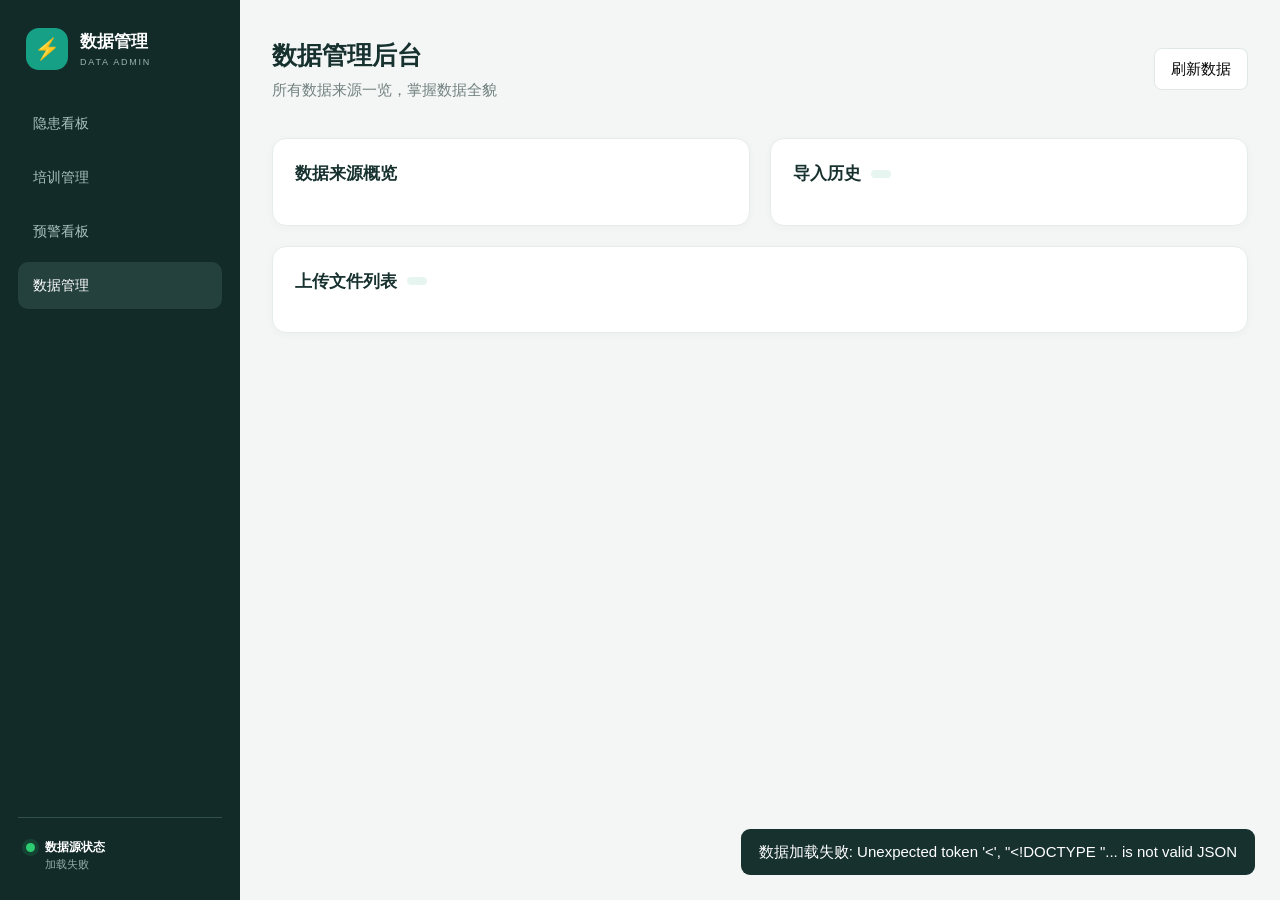
==== public/admin/index.html @ 5e9ffdd0 "数据管理后台新增原始文件下载功能 Co-Authored-By: Claude Opus 4.7 <noreply@anthropic.com>" ====
<!DOCTYPE html>
<html lang="zh-CN">
<head>
<meta charset="UTF-8">
<meta name="viewport" content="width=device-width, initial-scale=1.0">
<title>数据管理后台</title>
<style>
:root {
  --nav: #122b29; --green: #087b68; --mint: #e7f5f0; --ink: #17312f;
  --muted: #72817f; --line: #dfe8e5; --bg: #f3f6f5; --red: #c84d4d; --orange: #e6a23c;
}
* { box-sizing: border-box; }
body { margin: 0; font: 15px/1.5 Inter, "Microsoft YaHei", sans-serif; color: var(--ink); background: var(--bg); }
aside {
  position: fixed; inset: 0 auto 0 0; width: 240px; background: var(--nav);
  color: white; padding: 28px 18px; display: flex; flex-direction: column;
}
.brand { display: flex; gap: 12px; align-items: center; padding: 0 8px 30px; }
.brand > span { display: grid; place-items: center; width: 42px; height: 42px; border-radius: 13px; background: #16a085; font-size: 21px; font-weight: bold; }
.brand b, .brand small { display: block; }
.brand b { font-size: 17px; }
.brand small { font-size: 9px; letter-spacing: 1.8px; color: #9bb5b1; margin-top: 2px; }
nav { display: grid; gap: 7px; }
nav a {
  border: 0; background: transparent; color: #a9c0bd; text-decoration: none;
  padding: 13px 15px; border-radius: 10px; cursor: pointer; font-size: 14px; display: block;
}
nav a:hover, nav a.active { background: #24413e; color: #fff; }
.side-foot { margin-top: auto; border-top: 1px solid #31504c; padding: 20px 8px 0; display: flex; gap: 10px; }
.side-foot i { width: 9px; height: 9px; border-radius: 50%; background: #2ecc71; margin-top: 5px; box-shadow: 0 0 0 4px #2ecc7125; }
.side-foot b, .side-foot small { display: block; }
.side-foot b { font-size: 12px; }
.side-foot small { font-size: 11px; color: #8fa9a5; }
main { margin-left: 240px; padding: 28px 32px 40px; }
header { height: 82px; display: flex; align-items: center; justify-content: space-between; margin-bottom: 8px; }
h1 { font-size: 25px; margin: 0; }
.cards { display: grid; grid-template-columns: repeat(4, 1fr); gap: 14px; margin-bottom: 20px; }
.cards article {
  background: white; border: 1px solid #e6ecea; border-radius: 14px;
  padding: 20px; box-shadow: 0 2px 9px #17312f08;
}
.cards small { display: block; color: var(--muted); font-size: 13px; }
.cards strong { display: inline-block; font-size: 34px; margin: 6px 8px 2px 0; }
.cards em { font-style: normal; font-size: 13px; color: var(--muted); }
.grid2 { display: grid; grid-template-columns: 1fr 1fr; gap: 20px; }
.panel {
  background: #fff; border: 1px solid #e6ecea; border-radius: 14px;
  padding: 22px; box-shadow: 0 2px 9px #17312f08; margin-bottom: 20px;
}
.panel h2 { font-size: 17px; margin: 0 0 16px; display: flex; align-items: center; gap: 10px; }
.badge { font-size: 12px; padding: 4px 10px; border-radius: 99px; font-weight: normal; }
.badge-ok { background: var(--mint); color: var(--green); }
.badge-warn { background: #fef0e5; color: var(--orange); }
table { width: 100%; border-collapse: collapse; }
th { font-size: 13px; color: #657875; background: #f7f9f8; text-align: left; padding: 10px 12px; border-bottom: 1px solid var(--line); }
td { padding: 10px 12px; border-bottom: 1px solid #edf1f0; font-size: 14px; }
.source-card {
  display: flex; align-items: flex-start; gap: 14px;
  padding: 16px; background: #f9fbfa; border-radius: 10px; margin-bottom: 12px;
}
.source-card:last-child { margin-bottom: 0; }
.source-icon { width: 42px; height: 42px; border-radius: 10px; display: grid; place-items: center; font-size: 20px; flex-shrink: 0; }
.source-icon.db { background: #e8f4fd; color: #409eff; }
.source-icon.excel { background: #e7f5f0; color: var(--green); }
.source-icon.json { background: #fef0e5; color: var(--orange); }
.source-body { flex: 1; min-width: 0; }
.source-body h3 { margin: 0 0 4px; font-size: 15px; }
.source-body p { margin: 0; color: var(--muted); font-size: 13px; line-height: 1.6; }
.source-meta { display: flex; gap: 16px; flex-wrap: wrap; margin-top: 6px; font-size: 12px; color: var(--muted); }
.source-meta span { display: flex; align-items: center; gap: 4px; }
.file-list { max-height: 360px; overflow-y: auto; }
.file-row { display: flex; justify-content: space-between; align-items: center; padding: 8px 0; border-bottom: 1px solid #f0f3f2; font-size: 13px; }
.file-row:last-child { border-bottom: 0; }
.dl-btn {
  color: var(--green); text-decoration: none; font-size: 18px; padding: 2px 6px;
  border-radius: 6px; line-height: 1; flex-shrink: 0; margin-left: 8px;
}
.dl-btn:hover { background: var(--mint); }
.file-name { color: var(--ink); font-weight: 500; overflow: hidden; text-overflow: ellipsis; white-space: nowrap; max-width: 320px; }
.file-size { color: var(--muted); font-size: 12px; }
.file-time { color: var(--muted); font-size: 12px; white-space: nowrap; }
.empty { text-align: center; color: var(--muted); padding: 24px 0; }
.tag-row { display: flex; gap: 6px; flex-wrap: wrap; }
.tag { font-size: 12px; padding: 3px 10px; border-radius: 6px; background: #edf2f1; }
.unit-tag { background: #e8f4fd; color: #409eff; }
#toast { position: fixed; right: 25px; bottom: 25px; background: #17312f; color: white; padding: 12px 18px; border-radius: 9px; opacity: 0; transform: translateY(10px); transition: .2s; pointer-events: none; z-index: 999; }
#toast.show { opacity: 1; transform: none; }
.loading { text-align: center; padding: 40px; color: var(--muted); }
</style>
</head>
<body>

<aside>
  <div class="brand">
    <span>&#9889;</span>
    <div><b>数据管理</b><small>DATA ADMIN</small></div>
  </div>
  <nav>
    <a href="/">隐患看板</a>
    <a href="/training">培训管理</a>
    <a href="/alert">预警看板</a>
    <a href="/admin" class="active">数据管理</a>
  </nav>
  <div class="side-foot">
    <i></i>
    <div><b>数据源状态</b><small id="status-text">加载中...</small></div>
  </div>
</aside>

<main>
  <header>
    <div>
      <h1>数据管理后台</h1>
      <p style="color:var(--muted);margin:4px 0 0;">所有数据来源一览，掌握数据全貌</p>
    </div>
    <div>
      <button onclick="location.reload()" style="font:inherit;border:1px solid var(--line);background:white;border-radius:8px;padding:9px 16px;cursor:pointer;">刷新数据</button>
    </div>
  </header>

  <section class="cards" id="cards"></section>

  <div class="grid2">
    <section class="panel">
      <h2>数据来源概览</h2>
      <div id="sources"></div>
    </section>

    <section class="panel">
      <h2>导入历史 <span class="badge badge-ok" id="import-total"></span></h2>
      <div id="imports"></div>
    </section>
  </div>

  <section class="panel">
    <h2>上传文件列表 <span class="badge badge-ok" id="upload-count"></span></h2>
    <div class="file-list" id="upload-list"></div>
  </section>
</main>

<div id="toast"></div>

<script>
const $ = (s) => document.querySelector(s);
const S = (s) => document.querySelectorAll(s);

function toast(msg) {
  const el = $('#toast');
  el.textContent = msg;
  el.classList.add('show');
  setTimeout(() => el.classList.remove('show'), 2200);
}

function fmt(n) {
  if (n == null) return '—';
  return Number(n).toLocaleString();
}

function fmtSize(bytes) {
  if (!bytes) return '—';
  if (bytes < 1024) return bytes + ' B';
  if (bytes < 1024 * 1024) return (bytes / 1024).toFixed(1) + ' KB';
  return (bytes / 1024 / 1024).toFixed(2) + ' MB';
}

function fmtDate(d) {
  if (!d) return '—';
  return d.replace('T', ' ').slice(0, 16);
}

async function load() {
  try {
    const res = await fetch('/api/admin/summary');
    const data = await res.json();
    render(data);
    $('#status-text').textContent = '已连接';
  } catch (e) {
    $('#status-text').textContent = '加载失败';
    toast('数据加载失败: ' + e.message);
  }
}

function render(data) {
  // --- cards ---
  const hz = data.hazards || {};
  const uploads = data.uploads || {};
  const people = data.people || {};
  const alert = data.alert || {};
  const training = data.training || {};

  $('#cards').innerHTML = [
    { label: '隐患记录总数', value: fmt(hz.total), sub: `${hz.min_date || '—'} ~ ${hz.max_date || '—'}`, color: '' },
    { label: '检查单位', value: (hz.by_unit || []).length, sub: (hz.by_unit || []).map(u => u.unit).join('、'), color: '' },
    { label: '活跃人员', value: fmt(people.total_active), sub: (people.by_category || []).map(c => c.category + ' ' + c.count).join('  '), color: '' },
    { label: '上传文件', value: uploads.count || 0, sub: '共 ' + (data.import_count || 0) + ' 次导入', color: '' },
  ].map(c => `<article><small>${c.label}</small><strong>${c.value}</strong><em>${c.sub}</em></article>`).join('');

  // --- sources ---
  const sources = [
    {
      icon: 'db', title: '隐患录入数据库 (SQLite)',
      desc: `SQLite · ${fmt(hz.total)} 条记录 · ${(hz.by_unit || []).length} 个检查单位`,
      meta: [
        `时间范围: ${hz.min_date || '—'} ~ ${hz.max_date || '—'}`,
        `隐患级别: ${(hz.by_level || []).map(l => l.level + '级 ' + l.count + '条').join(', ')}`,
      ],
    },
    {
      icon: 'excel', title: '安全管理总台账',
      desc: (alert.source && alert.source.exists)
        ? `文件: ${alert.source.name} · ${fmtSize(alert.source.size)} · 更新于 ${fmtDate(alert.source.modified)}`
        : '未找到台账文件',
      meta: [(alert.source && alert.source.exists) ? alert.label : '请通过预警看板上传'],
    },
    {
      icon: 'excel', title: '培训安排表',
      desc: (training.schedule && training.schedule.exists)
        ? `文件: ${training.schedule.name} · ${fmtSize(training.schedule.size)}`
        : '未找到培训安排文件',
      meta: [
        (training.schedule && training.schedule.exists) ? `修改时间: ${fmtDate(training.schedule.modified)}` : '',
        training.overrides_count ? `手动覆盖: ${training.overrides_count} 项` : '',
      ].filter(Boolean),
    },
    {
      icon: 'excel', title: '人员数据',
      desc: `${fmt(people.total_active)} 名活跃人员`,
      meta: (people.by_category || []).map(c => `${c.category}: ${c.count} 人`),
    },
    {
      icon: 'json', title: '培训资料库',
      desc: (training.materials && training.materials.exists)
        ? `文件: ${training.materials.name} · ${fmtSize(training.materials.size)}`
        : '暂无培训资料',
      meta: [(training.materials && training.materials.exists) ? `修改时间: ${fmtDate(training.materials.modified)}` : ''],
    },
  ];

  $('#sources').innerHTML = sources.map(s => `
    <div class="source-card">
      <div class="source-icon ${s.icon}">${s.icon === 'db' ? '&#128451;' : s.icon === 'excel' ? '&#128196;' : '&#12304;'}</div>
      <div class="source-body">
        <h3>${s.title}</h3>
        <p>${s.desc}</p>
        <div class="source-meta">${(s.meta || []).map(m => m ? `<span>${m}</span>` : '').join('')}</div>
      </div>
    </div>
  `).join('');

  // --- import history ---
  $('#import-total').textContent = '共 ' + (data.import_count || 0) + ' 次';
  const importDiv = $('#imports');
  if (!data.import_count) {
    importDiv.innerHTML = '<div class="empty">暂无导入记录</div>';
  } else {
    loadImports();
  }

  // --- uploads ---
  $('#upload-count').textContent = '共 ' + (uploads.count || 0) + ' 个文件';
  const ulDiv = $('#upload-list');
  if (!uploads.files || uploads.files.length === 0) {
    ulDiv.innerHTML = '<div class="empty">暂无上传文件</div>';
  } else {
    ulDiv.innerHTML = uploads.files.map(f => `
      <div class="file-row" title="${f.path}">
        <span class="file-name">${f.name}</span>
        <span class="file-size">${fmtSize(f.size)}</span>
        <span class="file-time">${fmtDate(f.modified)}</span>
        <a href="/api/admin/download?file=${encodeURIComponent(f.name)}" class="dl-btn" title="下载">&#8615;</a>
      </div>
    `).join('');
  }
}

async function loadImports() {
  try {
    const res = await fetch('/api/admin/imports');
    const rows = await res.json();
    if (!rows.length) {
      $('#imports').innerHTML = '<div class="empty">暂无导入记录</div>';
      return;
    }
    $('#imports').innerHTML = `
      <table><thead><tr>
        <th>文件名</th><th>导入时间</th><th>记录数</th><th>数据范围</th>
      </tr></thead><tbody>
      ${rows.map(r => `<tr>
        <td title="${r.filename}">${r.filename}</td>
        <td>${fmtDate(r.imported_at)}</td>
        <td>${fmt(r.row_count)}</td>
        <td>${r.min_date || '—'} ~ ${r.max_date || '—'}</td>
      </tr>`).join('')}
      </tbody></table>`;
  } catch (e) {
    $('#imports').innerHTML = '<div class="empty">导入记录加载失败</div>';
  }
}

load();
</script>
</body>
</html>
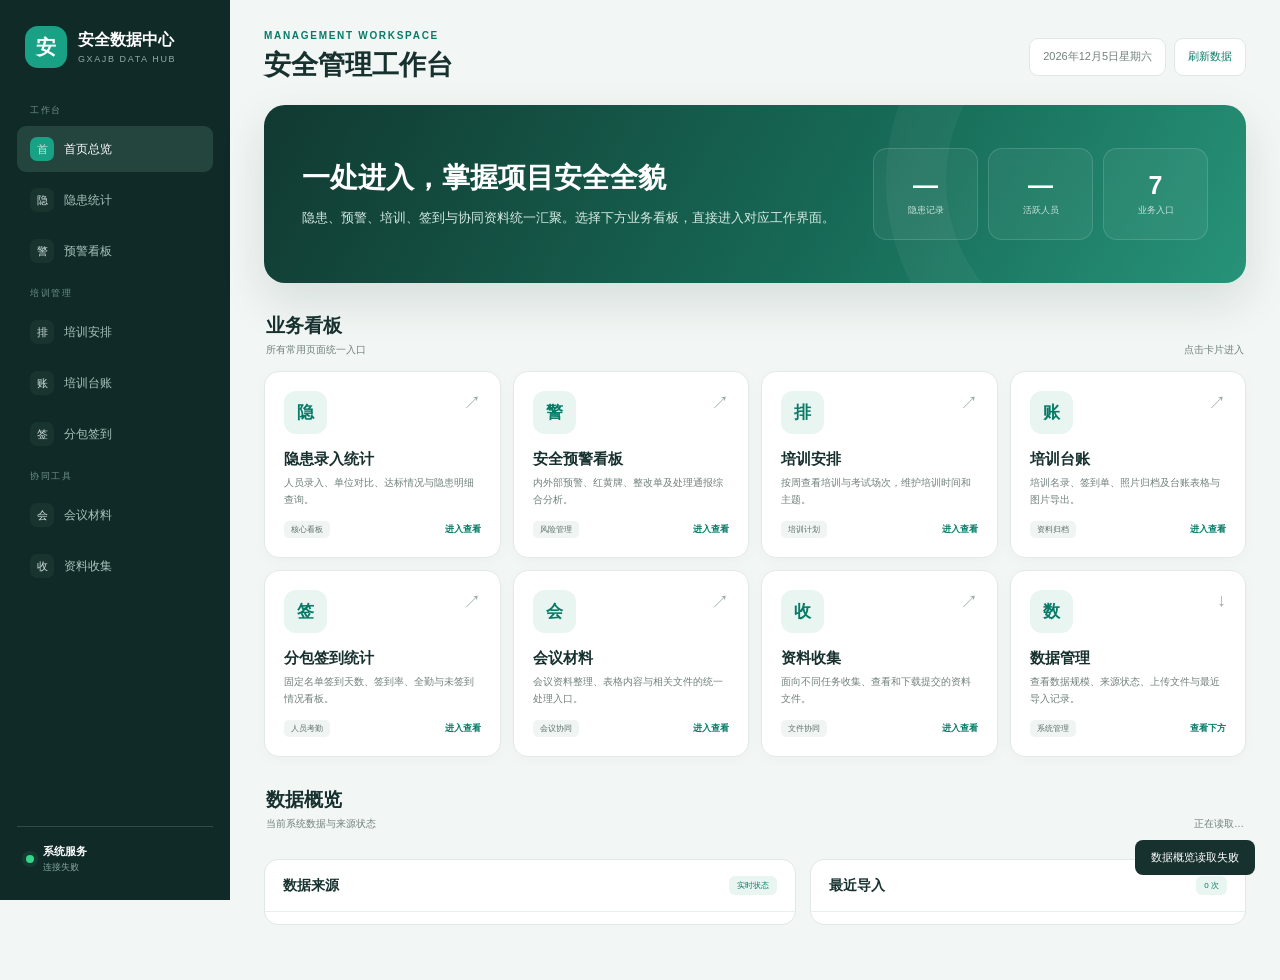
==== commit 88b8ba19: "完善固定看板与统一管理首页" ====
--- a/public/admin/index.html
+++ b/public/admin/index.html
@@ -1,303 +1,126 @@
-<!DOCTYPE html>
+<!doctype html>
 <html lang="zh-CN">
 <head>
-<meta charset="UTF-8">
-<meta name="viewport" content="width=device-width, initial-scale=1.0">
-<title>数据管理后台</title>
+<meta charset="utf-8">
+<meta name="viewport" content="width=device-width,initial-scale=1">
+<title>安全管理数据中心</title>
 <style>
-:root {
-  --nav: #122b29; --green: #087b68; --mint: #e7f5f0; --ink: #17312f;
-  --muted: #72817f; --line: #dfe8e5; --bg: #f3f6f5; --red: #c84d4d; --orange: #e6a23c;
-}
-* { box-sizing: border-box; }
-body { margin: 0; font: 15px/1.5 Inter, "Microsoft YaHei", sans-serif; color: var(--ink); background: var(--bg); }
-aside {
-  position: fixed; inset: 0 auto 0 0; width: 240px; background: var(--nav);
-  color: white; padding: 28px 18px; display: flex; flex-direction: column;
-}
-.brand { display: flex; gap: 12px; align-items: center; padding: 0 8px 30px; }
-.brand > span { display: grid; place-items: center; width: 42px; height: 42px; border-radius: 13px; background: #16a085; font-size: 21px; font-weight: bold; }
-.brand b, .brand small { display: block; }
-.brand b { font-size: 17px; }
-.brand small { font-size: 9px; letter-spacing: 1.8px; color: #9bb5b1; margin-top: 2px; }
-nav { display: grid; gap: 7px; }
-nav a {
-  border: 0; background: transparent; color: #a9c0bd; text-decoration: none;
-  padding: 13px 15px; border-radius: 10px; cursor: pointer; font-size: 14px; display: block;
-}
-nav a:hover, nav a.active { background: #24413e; color: #fff; }
-.side-foot { margin-top: auto; border-top: 1px solid #31504c; padding: 20px 8px 0; display: flex; gap: 10px; }
-.side-foot i { width: 9px; height: 9px; border-radius: 50%; background: #2ecc71; margin-top: 5px; box-shadow: 0 0 0 4px #2ecc7125; }
-.side-foot b, .side-foot small { display: block; }
-.side-foot b { font-size: 12px; }
-.side-foot small { font-size: 11px; color: #8fa9a5; }
-main { margin-left: 240px; padding: 28px 32px 40px; }
-header { height: 82px; display: flex; align-items: center; justify-content: space-between; margin-bottom: 8px; }
-h1 { font-size: 25px; margin: 0; }
-.cards { display: grid; grid-template-columns: repeat(4, 1fr); gap: 14px; margin-bottom: 20px; }
-.cards article {
-  background: white; border: 1px solid #e6ecea; border-radius: 14px;
-  padding: 20px; box-shadow: 0 2px 9px #17312f08;
-}
-.cards small { display: block; color: var(--muted); font-size: 13px; }
-.cards strong { display: inline-block; font-size: 34px; margin: 6px 8px 2px 0; }
-.cards em { font-style: normal; font-size: 13px; color: var(--muted); }
-.grid2 { display: grid; grid-template-columns: 1fr 1fr; gap: 20px; }
-.panel {
-  background: #fff; border: 1px solid #e6ecea; border-radius: 14px;
-  padding: 22px; box-shadow: 0 2px 9px #17312f08; margin-bottom: 20px;
-}
-.panel h2 { font-size: 17px; margin: 0 0 16px; display: flex; align-items: center; gap: 10px; }
-.badge { font-size: 12px; padding: 4px 10px; border-radius: 99px; font-weight: normal; }
-.badge-ok { background: var(--mint); color: var(--green); }
-.badge-warn { background: #fef0e5; color: var(--orange); }
-table { width: 100%; border-collapse: collapse; }
-th { font-size: 13px; color: #657875; background: #f7f9f8; text-align: left; padding: 10px 12px; border-bottom: 1px solid var(--line); }
-td { padding: 10px 12px; border-bottom: 1px solid #edf1f0; font-size: 14px; }
-.source-card {
-  display: flex; align-items: flex-start; gap: 14px;
-  padding: 16px; background: #f9fbfa; border-radius: 10px; margin-bottom: 12px;
-}
-.source-card:last-child { margin-bottom: 0; }
-.source-icon { width: 42px; height: 42px; border-radius: 10px; display: grid; place-items: center; font-size: 20px; flex-shrink: 0; }
-.source-icon.db { background: #e8f4fd; color: #409eff; }
-.source-icon.excel { background: #e7f5f0; color: var(--green); }
-.source-icon.json { background: #fef0e5; color: var(--orange); }
-.source-body { flex: 1; min-width: 0; }
-.source-body h3 { margin: 0 0 4px; font-size: 15px; }
-.source-body p { margin: 0; color: var(--muted); font-size: 13px; line-height: 1.6; }
-.source-meta { display: flex; gap: 16px; flex-wrap: wrap; margin-top: 6px; font-size: 12px; color: var(--muted); }
-.source-meta span { display: flex; align-items: center; gap: 4px; }
-.file-list { max-height: 360px; overflow-y: auto; }
-.file-row { display: flex; justify-content: space-between; align-items: center; padding: 8px 0; border-bottom: 1px solid #f0f3f2; font-size: 13px; }
-.file-row:last-child { border-bottom: 0; }
-.dl-btn {
-  color: var(--green); text-decoration: none; font-size: 18px; padding: 2px 6px;
-  border-radius: 6px; line-height: 1; flex-shrink: 0; margin-left: 8px;
-}
-.dl-btn:hover { background: var(--mint); }
-.file-name { color: var(--ink); font-weight: 500; overflow: hidden; text-overflow: ellipsis; white-space: nowrap; max-width: 320px; }
-.file-size { color: var(--muted); font-size: 12px; }
-.file-time { color: var(--muted); font-size: 12px; white-space: nowrap; }
-.empty { text-align: center; color: var(--muted); padding: 24px 0; }
-.tag-row { display: flex; gap: 6px; flex-wrap: wrap; }
-.tag { font-size: 12px; padding: 3px 10px; border-radius: 6px; background: #edf2f1; }
-.unit-tag { background: #e8f4fd; color: #409eff; }
-#toast { position: fixed; right: 25px; bottom: 25px; background: #17312f; color: white; padding: 12px 18px; border-radius: 9px; opacity: 0; transform: translateY(10px); transition: .2s; pointer-events: none; z-index: 999; }
-#toast.show { opacity: 1; transform: none; }
-.loading { text-align: center; padding: 40px; color: var(--muted); }
+:root{--nav:#102b27;--green:#087b68;--green2:#18a184;--mint:#e8f5f0;--ink:#17312f;--muted:#71817d;--line:#dfe8e5;--bg:#f2f6f4;--blue:#3979b8;--amber:#c58222}
+*{box-sizing:border-box}body{margin:0;background:var(--bg);color:var(--ink);font-family:Inter,"Microsoft YaHei","PingFang SC",sans-serif}
+.shell{min-height:100vh;display:grid;grid-template-columns:230px 1fr}
+aside{position:sticky;top:0;height:100vh;display:flex;flex-direction:column;padding:26px 17px;background:var(--nav);color:#fff}
+.brand{display:flex;align-items:center;gap:11px;padding:0 8px 28px}.brand-mark{width:42px;height:42px;display:grid;place-items:center;border-radius:13px;background:var(--green2);font-weight:900;font-size:20px}.brand b,.brand small{display:block}.brand b{font-size:16px}.brand small{margin-top:3px;color:#90aca6;font-size:9px;letter-spacing:1.6px}
+nav{display:grid;gap:5px}.nav-label{padding:8px 13px 4px;color:#6f918a;font-size:9px;letter-spacing:1.5px}.nav-link{display:flex;align-items:center;gap:10px;padding:11px 13px;border-radius:9px;color:#a9c1bc;text-decoration:none;font-size:12px}.nav-link span{width:24px;height:24px;display:grid;place-items:center;border-radius:7px;background:#ffffff0a;color:#d2e4e0;font-size:11px}.nav-link:hover,.nav-link.active{background:#24443e;color:#fff}.nav-link.active span{background:var(--green2)}
+.side-foot{margin-top:auto;padding:17px 9px 0;border-top:1px solid #2e4d47}.status{display:flex;align-items:center;gap:9px}.status i{width:8px;height:8px;border-radius:50%;background:#37d58b;box-shadow:0 0 0 4px #37d58b18}.status b,.status small{display:block}.status b{font-size:11px}.status small{margin-top:2px;color:#83a39d;font-size:9px}
+main{min-width:0;padding:30px 34px 55px}.top{display:flex;align-items:center;justify-content:space-between;margin-bottom:22px}.top p{margin:0 0 6px;color:var(--green);font-size:10px;font-weight:800;letter-spacing:1.7px}.top h1{margin:0;font-size:27px}.top-actions{display:flex;align-items:center;gap:8px}.date-pill,.refresh{height:38px;display:flex;align-items:center;padding:0 13px;border:1px solid var(--line);border-radius:9px;background:#fff;color:var(--muted);font-size:11px}.refresh{color:var(--green);cursor:pointer}
+.hero{min-height:178px;display:flex;align-items:center;justify-content:space-between;gap:30px;padding:32px 38px;border-radius:21px;background:linear-gradient(120deg,#113931,#176b57 60%,#279378);color:#fff;box-shadow:0 18px 45px #173b3220;overflow:hidden;position:relative}.hero:after{content:"";position:absolute;width:330px;height:330px;border:60px solid #ffffff0b;border-radius:50%;right:-90px;top:-150px}.hero h2{margin:0 0 10px;font-size:28px}.hero p{max-width:630px;margin:0;color:#d6eae3;font-size:13px;line-height:1.7}.hero-metrics{display:flex;gap:10px;position:relative;z-index:1}.hero-metrics div{width:105px;height:92px;display:grid;place-content:center;text-align:center;border:1px solid #ffffff23;border-radius:14px;background:#ffffff0d}.hero-metrics strong,.hero-metrics span{display:block}.hero-metrics strong{font-size:25px}.hero-metrics span{margin-top:4px;color:#c9e3db;font-size:9px}
+.section-head{display:flex;align-items:end;justify-content:space-between;margin:30px 2px 14px}.section-head h2{margin:0 0 4px;font-size:19px}.section-head p{margin:0;color:var(--muted);font-size:10px}.section-head span{color:var(--muted);font-size:10px}
+.app-grid{display:grid;grid-template-columns:repeat(4,minmax(0,1fr));gap:12px}.app-card{min-height:176px;display:flex;flex-direction:column;padding:19px;border:1px solid #e2eae7;border-radius:15px;background:#fff;color:var(--ink);text-decoration:none;box-shadow:0 3px 14px #17312f07;transition:.18s}.app-card:hover{transform:translateY(-3px);border-color:#a7cfc2;box-shadow:0 12px 28px #17312f12}.app-top{display:flex;align-items:start;justify-content:space-between}.app-icon{width:43px;height:43px;display:grid;place-items:center;border-radius:12px;background:var(--mint);color:var(--green);font-size:17px;font-weight:900}.app-arrow{color:#9aaca6;font-size:18px}.app-card h3{margin:16px 0 6px;font-size:15px}.app-card p{margin:0;color:var(--muted);font-size:10px;line-height:1.65}.app-meta{display:flex;align-items:center;justify-content:space-between;margin-top:auto;padding-top:13px}.app-meta span{padding:3px 7px;border-radius:5px;background:#f0f4f2;color:#5f716b;font-size:8px}.app-meta b{color:var(--green);font-size:9px}
+.overview{display:grid;grid-template-columns:repeat(4,1fr);gap:11px;margin-bottom:14px}.overview article{padding:17px 18px;border:1px solid var(--line);border-radius:13px;background:#fff}.overview small{display:block;color:var(--muted);font-size:10px}.overview strong{display:block;margin:6px 0 3px;font-size:25px}.overview em{display:block;overflow:hidden;text-overflow:ellipsis;white-space:nowrap;color:#8a9894;font-size:9px;font-style:normal}
+.data-grid{display:grid;grid-template-columns:1.1fr .9fr;gap:14px}.panel{overflow:hidden;border:1px solid var(--line);border-radius:14px;background:#fff}.panel-head{display:flex;align-items:center;justify-content:space-between;padding:16px 18px;border-bottom:1px solid #e9efec}.panel-head h3{margin:0;font-size:14px}.badge{padding:4px 8px;border-radius:6px;background:var(--mint);color:var(--green);font-size:8px}.source-list{padding:6px 18px}.source-row{display:grid;grid-template-columns:34px 1fr auto;align-items:center;gap:10px;padding:11px 0;border-bottom:1px solid #edf2ef}.source-row:last-child{border:0}.source-row>span{width:32px;height:32px;display:grid;place-items:center;border-radius:8px;background:#eef5f2;color:var(--green);font-size:11px;font-weight:800}.source-row b,.source-row small{display:block}.source-row b{font-size:11px}.source-row small{margin-top:3px;color:var(--muted);font-size:9px}.source-row em{color:#7d8e88;font-size:9px;font-style:normal}
+.imports{max-height:300px;overflow:auto}.import-row{display:grid;grid-template-columns:1fr 110px 60px;gap:8px;padding:11px 18px;border-bottom:1px solid #edf2ef;font-size:9px}.import-row b{overflow:hidden;text-overflow:ellipsis;white-space:nowrap;font-size:10px}.import-row span{color:var(--muted)}.empty{padding:42px;text-align:center;color:var(--muted);font-size:10px}
+#toast{position:fixed;right:25px;bottom:25px;padding:10px 16px;border-radius:8px;background:#17312f;color:#fff;opacity:0;transform:translateY(10px);transition:.2s;font-size:11px;pointer-events:none}#toast.show{opacity:1;transform:none}
+@media(max-width:1100px){.app-grid{grid-template-columns:repeat(3,1fr)}.hero-metrics div:last-child{display:none}.overview{grid-template-columns:repeat(2,1fr)}}
+@media(max-width:760px){.shell{display:block}aside{position:relative;width:100%;height:auto;padding:15px}.brand{padding-bottom:12px}nav{display:flex;overflow:auto}.nav-label,.side-foot{display:none}.nav-link{white-space:nowrap}.nav-link span{display:none}main{padding:18px 13px 45px}.top{align-items:start}.date-pill{display:none}.hero{display:block;padding:27px}.hero h2{font-size:24px}.hero-metrics{margin-top:22px}.app-grid{grid-template-columns:repeat(2,1fr)}.app-card{min-height:165px}.data-grid{grid-template-columns:1fr}.overview{grid-template-columns:repeat(2,1fr)}}
 </style>
 </head>
 <body>
+<div class="shell">
+  <aside>
+    <div class="brand"><div class="brand-mark">安</div><div><b>安全数据中心</b><small>GXAJB DATA HUB</small></div></div>
+    <nav>
+      <div class="nav-label">工作台</div>
+      <a class="nav-link active" href="/admin"><span>首</span>首页总览</a>
+      <a class="nav-link" href="/"><span>隐</span>隐患统计</a>
+      <a class="nav-link" href="/alert"><span>警</span>预警看板</a>
+      <div class="nav-label">培训管理</div>
+      <a class="nav-link" href="/training"><span>排</span>培训安排</a>
+      <a class="nav-link" href="/training-ledger"><span>账</span>培训台账</a>
+      <a class="nav-link" href="/subcontractor-attendance"><span>签</span>分包签到</a>
+      <div class="nav-label">协同工具</div>
+      <a class="nav-link" href="/meeting"><span>会</span>会议材料</a>
+      <a class="nav-link" href="/collection"><span>收</span>资料收集</a>
+    </nav>
+    <div class="side-foot"><div class="status"><i></i><div><b>系统服务</b><small id="statusText">正在连接…</small></div></div></div>
+  </aside>
 
-<aside>
-  <div class="brand">
-    <span>&#9889;</span>
-    <div><b>数据管理</b><small>DATA ADMIN</small></div>
-  </div>
-  <nav>
-    <a href="/">隐患看板</a>
-    <a href="/training">培训管理</a>
-    <a href="/alert">预警看板</a>
-    <a href="/admin" class="active">数据管理</a>
-  </nav>
-  <div class="side-foot">
-    <i></i>
-    <div><b>数据源状态</b><small id="status-text">加载中...</small></div>
-  </div>
-</aside>
+  <main>
+    <header class="top">
+      <div><p>MANAGEMENT WORKSPACE</p><h1>安全管理工作台</h1></div>
+      <div class="top-actions"><div class="date-pill" id="today"></div><button class="refresh" onclick="loadDashboard()">刷新数据</button></div>
+    </header>
 
-<main>
-  <header>
-    <div>
-      <h1>数据管理后台</h1>
-      <p style="color:var(--muted);margin:4px 0 0;">所有数据来源一览，掌握数据全貌</p>
-    </div>
-    <div>
-      <button onclick="location.reload()" style="font:inherit;border:1px solid var(--line);background:white;border-radius:8px;padding:9px 16px;cursor:pointer;">刷新数据</button>
-    </div>
-  </header>
-
-  <section class="cards" id="cards"></section>
-
-  <div class="grid2">
-    <section class="panel">
-      <h2>数据来源概览</h2>
-      <div id="sources"></div>
+    <section class="hero">
+      <div><h2>一处进入，掌握项目安全全貌</h2><p>隐患、预警、培训、签到与协同资料统一汇聚。选择下方业务看板，直接进入对应工作界面。</p></div>
+      <div class="hero-metrics"><div><strong id="heroHazards">—</strong><span>隐患记录</span></div><div><strong id="heroPeople">—</strong><span>活跃人员</span></div><div><strong>7</strong><span>业务入口</span></div></div>
     </section>
 
-    <section class="panel">
-      <h2>导入历史 <span class="badge badge-ok" id="import-total"></span></h2>
-      <div id="imports"></div>
+    <div class="section-head"><div><h2>业务看板</h2><p>所有常用页面统一入口</p></div><span>点击卡片进入</span></div>
+    <section class="app-grid">
+      <a class="app-card" href="/"><div class="app-top"><span class="app-icon">隐</span><span class="app-arrow">↗</span></div><h3>隐患录入统计</h3><p>人员录入、单位对比、达标情况与隐患明细查询。</p><div class="app-meta"><span>核心看板</span><b>进入查看</b></div></a>
+      <a class="app-card" href="/alert"><div class="app-top"><span class="app-icon">警</span><span class="app-arrow">↗</span></div><h3>安全预警看板</h3><p>内外部预警、红黄牌、整改单及处理通报综合分析。</p><div class="app-meta"><span>风险管理</span><b>进入查看</b></div></a>
+      <a class="app-card" href="/training"><div class="app-top"><span class="app-icon">排</span><span class="app-arrow">↗</span></div><h3>培训安排</h3><p>按周查看培训与考试场次，维护培训时间和主题。</p><div class="app-meta"><span>培训计划</span><b>进入查看</b></div></a>
+      <a class="app-card" href="/training-ledger"><div class="app-top"><span class="app-icon">账</span><span class="app-arrow">↗</span></div><h3>培训台账</h3><p>培训名录、签到单、照片归档及台账表格与图片导出。</p><div class="app-meta"><span>资料归档</span><b>进入查看</b></div></a>
+      <a class="app-card" href="/subcontractor-attendance"><div class="app-top"><span class="app-icon">签</span><span class="app-arrow">↗</span></div><h3>分包签到统计</h3><p>固定名单签到天数、签到率、全勤与未签到情况看板。</p><div class="app-meta"><span>人员考勤</span><b>进入查看</b></div></a>
+      <a class="app-card" href="/meeting"><div class="app-top"><span class="app-icon">会</span><span class="app-arrow">↗</span></div><h3>会议材料</h3><p>会议资料整理、表格内容与相关文件的统一处理入口。</p><div class="app-meta"><span>会议协同</span><b>进入查看</b></div></a>
+      <a class="app-card" href="/collection"><div class="app-top"><span class="app-icon">收</span><span class="app-arrow">↗</span></div><h3>资料收集</h3><p>面向不同任务收集、查看和下载提交的资料文件。</p><div class="app-meta"><span>文件协同</span><b>进入查看</b></div></a>
+      <a class="app-card" href="#dataOverview"><div class="app-top"><span class="app-icon">数</span><span class="app-arrow">↓</span></div><h3>数据管理</h3><p>查看数据规模、来源状态、上传文件与最近导入记录。</p><div class="app-meta"><span>系统管理</span><b>查看下方</b></div></a>
     </section>
-  </div>
 
-  <section class="panel">
-    <h2>上传文件列表 <span class="badge badge-ok" id="upload-count"></span></h2>
-    <div class="file-list" id="upload-list"></div>
-  </section>
-</main>
-
+    <div class="section-head" id="dataOverview"><div><h2>数据概览</h2><p>当前系统数据与来源状态</p></div><span id="updatedAt">正在读取…</span></div>
+    <section class="overview" id="overviewCards"></section>
+    <section class="data-grid">
+      <article class="panel"><div class="panel-head"><h3>数据来源</h3><span class="badge">实时状态</span></div><div class="source-list" id="sourceList"></div></article>
+      <article class="panel"><div class="panel-head"><h3>最近导入</h3><span class="badge" id="importBadge">0 次</span></div><div class="imports" id="imports"></div></article>
+    </section>
+  </main>
+</div>
 <div id="toast"></div>
-
 <script>
-const $ = (s) => document.querySelector(s);
-const S = (s) => document.querySelectorAll(s);
-
-function toast(msg) {
-  const el = $('#toast');
-  el.textContent = msg;
-  el.classList.add('show');
-  setTimeout(() => el.classList.remove('show'), 2200);
+const $=id=>document.getElementById(id);
+const fmt=n=>n==null?'—':Number(n).toLocaleString();
+const fmtDate=value=>value?String(value).replace('T',' ').slice(0,16):'—';
+function toast(message){$('toast').textContent=message;$('toast').classList.add('show');setTimeout(()=>$('toast').classList.remove('show'),2300)}
+$('today').textContent=new Date().toLocaleDateString('zh-CN',{year:'numeric',month:'long',day:'numeric',weekday:'long'});
+async function loadDashboard(){
+  try{
+    const response=await fetch('/api/admin/summary');
+    if(!response.ok)throw new Error('数据概览读取失败');
+    const data=await response.json();
+    renderSummary(data);
+    $('statusText').textContent='服务正常';
+    $('updatedAt').textContent='更新于 '+new Date().toLocaleTimeString('zh-CN',{hour12:false,hour:'2-digit',minute:'2-digit'});
+  }catch(error){$('statusText').textContent='连接失败';toast(error.message)}
 }
-
-function fmt(n) {
-  if (n == null) return '—';
-  return Number(n).toLocaleString();
+function renderSummary(data){
+  const hazards=data.hazards||{},people=data.people||{},uploads=data.uploads||{},training=data.training||{},alert=data.alert||{};
+  $('heroHazards').textContent=fmt(hazards.total);
+  $('heroPeople').textContent=fmt(people.total_active);
+  const cards=[
+    ['隐患记录',fmt(hazards.total),`${hazards.min_date||'—'} 至 ${hazards.max_date||'—'}`],
+    ['活跃人员',fmt(people.total_active),(people.by_category||[]).map(x=>x.category+' '+x.count).join(' · ')||'暂无分类'],
+    ['检查单位',(hazards.by_unit||[]).length,(hazards.by_unit||[]).map(x=>x.unit).join('、')||'暂无数据'],
+    ['上传文件',fmt(uploads.count||0),`累计 ${data.import_count||0} 次数据导入`],
+  ];
+  $('overviewCards').innerHTML=cards.map(x=>`<article><small>${x[0]}</small><strong>${x[1]}</strong><em title="${x[2]}">${x[2]}</em></article>`).join('');
+  const sourceRows=[
+    ['隐','隐患数据库',`${fmt(hazards.total)} 条记录`,hazards.max_date||'—'],
+    ['警','安全预警台账',alert.source?.exists?alert.source.name:'未找到文件',alert.source?.exists?'已连接':'待更新'],
+    ['训','培训安排表',training.schedule?.exists?training.schedule.name:'未找到文件',training.schedule?.exists?'已连接':'待更新'],
+    ['人','人员名单',`${fmt(people.total_active)} 名活跃人员`,'已连接'],
+    ['档','培训资料库',training.materials?.exists?training.materials.name:'暂无资料',training.materials?.exists?'已连接':'待录入'],
+  ];
+  $('sourceList').innerHTML=sourceRows.map(x=>`<div class="source-row"><span>${x[0]}</span><div><b>${x[1]}</b><small>${x[2]}</small></div><em>${x[3]}</em></div>`).join('');
+  $('importBadge').textContent=(data.import_count||0)+' 次';
+  loadImports();
 }
-
-function fmtSize(bytes) {
-  if (!bytes) return '—';
-  if (bytes < 1024) return bytes + ' B';
-  if (bytes < 1024 * 1024) return (bytes / 1024).toFixed(1) + ' KB';
-  return (bytes / 1024 / 1024).toFixed(2) + ' MB';
+async function loadImports(){
+  try{
+    const response=await fetch('/api/admin/imports'),rows=await response.json();
+    $('imports').innerHTML=rows.length?rows.slice(0,12).map(row=>`<div class="import-row"><b title="${row.filename}">${row.filename}</b><span>${fmtDate(row.imported_at)}</span><span>${fmt(row.row_count)} 条</span></div>`).join(''):'<div class="empty">暂无导入记录</div>';
+  }catch{$('imports').innerHTML='<div class="empty">导入记录读取失败</div>'}
 }
-
-function fmtDate(d) {
-  if (!d) return '—';
-  return d.replace('T', ' ').slice(0, 16);
-}
-
-async function load() {
-  try {
-    const res = await fetch('/api/admin/summary');
-    const data = await res.json();
-    render(data);
-    $('#status-text').textContent = '已连接';
-  } catch (e) {
-    $('#status-text').textContent = '加载失败';
-    toast('数据加载失败: ' + e.message);
-  }
-}
-
-function render(data) {
-  // --- cards ---
-  const hz = data.hazards || {};
-  const uploads = data.uploads || {};
-  const people = data.people || {};
-  const alert = data.alert || {};
-  const training = data.training || {};
-
-  $('#cards').innerHTML = [
-    { label: '隐患记录总数', value: fmt(hz.total), sub: `${hz.min_date || '—'} ~ ${hz.max_date || '—'}`, color: '' },
-    { label: '检查单位', value: (hz.by_unit || []).length, sub: (hz.by_unit || []).map(u => u.unit).join('、'), color: '' },
-    { label: '活跃人员', value: fmt(people.total_active), sub: (people.by_category || []).map(c => c.category + ' ' + c.count).join('  '), color: '' },
-    { label: '上传文件', value: uploads.count || 0, sub: '共 ' + (data.import_count || 0) + ' 次导入', color: '' },
-  ].map(c => `<article><small>${c.label}</small><strong>${c.value}</strong><em>${c.sub}</em></article>`).join('');
-
-  // --- sources ---
-  const sources = [
-    {
-      icon: 'db', title: '隐患录入数据库 (SQLite)',
-      desc: `SQLite · ${fmt(hz.total)} 条记录 · ${(hz.by_unit || []).length} 个检查单位`,
-      meta: [
-        `时间范围: ${hz.min_date || '—'} ~ ${hz.max_date || '—'}`,
-        `隐患级别: ${(hz.by_level || []).map(l => l.level + '级 ' + l.count + '条').join(', ')}`,
-      ],
-    },
-    {
-      icon: 'excel', title: '安全管理总台账',
-      desc: (alert.source && alert.source.exists)
-        ? `文件: ${alert.source.name} · ${fmtSize(alert.source.size)} · 更新于 ${fmtDate(alert.source.modified)}`
-        : '未找到台账文件',
-      meta: [(alert.source && alert.source.exists) ? alert.label : '请通过预警看板上传'],
-    },
-    {
-      icon: 'excel', title: '培训安排表',
-      desc: (training.schedule && training.schedule.exists)
-        ? `文件: ${training.schedule.name} · ${fmtSize(training.schedule.size)}`
-        : '未找到培训安排文件',
-      meta: [
-        (training.schedule && training.schedule.exists) ? `修改时间: ${fmtDate(training.schedule.modified)}` : '',
-        training.overrides_count ? `手动覆盖: ${training.overrides_count} 项` : '',
-      ].filter(Boolean),
-    },
-    {
-      icon: 'excel', title: '人员数据',
-      desc: `${fmt(people.total_active)} 名活跃人员`,
-      meta: (people.by_category || []).map(c => `${c.category}: ${c.count} 人`),
-    },
-    {
-      icon: 'json', title: '培训资料库',
-      desc: (training.materials && training.materials.exists)
-        ? `文件: ${training.materials.name} · ${fmtSize(training.materials.size)}`
-        : '暂无培训资料',
-      meta: [(training.materials && training.materials.exists) ? `修改时间: ${fmtDate(training.materials.modified)}` : ''],
-    },
-  ];
-
-  $('#sources').innerHTML = sources.map(s => `
-    <div class="source-card">
-      <div class="source-icon ${s.icon}">${s.icon === 'db' ? '&#128451;' : s.icon === 'excel' ? '&#128196;' : '&#12304;'}</div>
-      <div class="source-body">
-        <h3>${s.title}</h3>
-        <p>${s.desc}</p>
-        <div class="source-meta">${(s.meta || []).map(m => m ? `<span>${m}</span>` : '').join('')}</div>
-      </div>
-    </div>
-  `).join('');
-
-  // --- import history ---
-  $('#import-total').textContent = '共 ' + (data.import_count || 0) + ' 次';
-  const importDiv = $('#imports');
-  if (!data.import_count) {
-    importDiv.innerHTML = '<div class="empty">暂无导入记录</div>';
-  } else {
-    loadImports();
-  }
-
-  // --- uploads ---
-  $('#upload-count').textContent = '共 ' + (uploads.count || 0) + ' 个文件';
-  const ulDiv = $('#upload-list');
-  if (!uploads.files || uploads.files.length === 0) {
-    ulDiv.innerHTML = '<div class="empty">暂无上传文件</div>';
-  } else {
-    ulDiv.innerHTML = uploads.files.map(f => `
-      <div class="file-row" title="${f.path}">
-        <span class="file-name">${f.name}</span>
-        <span class="file-size">${fmtSize(f.size)}</span>
-        <span class="file-time">${fmtDate(f.modified)}</span>
-        <a href="/api/admin/download?file=${encodeURIComponent(f.name)}" class="dl-btn" title="下载">&#8615;</a>
-      </div>
-    `).join('');
-  }
-}
-
-async function loadImports() {
-  try {
-    const res = await fetch('/api/admin/imports');
-    const rows = await res.json();
-    if (!rows.length) {
-      $('#imports').innerHTML = '<div class="empty">暂无导入记录</div>';
-      return;
-    }
-    $('#imports').innerHTML = `
-      <table><thead><tr>
-        <th>文件名</th><th>导入时间</th><th>记录数</th><th>数据范围</th>
-      </tr></thead><tbody>
-      ${rows.map(r => `<tr>
-        <td title="${r.filename}">${r.filename}</td>
-        <td>${fmtDate(r.imported_at)}</td>
-        <td>${fmt(r.row_count)}</td>
-        <td>${r.min_date || '—'} ~ ${r.max_date || '—'}</td>
-      </tr>`).join('')}
-      </tbody></table>`;
-  } catch (e) {
-    $('#imports').innerHTML = '<div class="empty">导入记录加载失败</div>';
-  }
-}
-
-load();
+loadDashboard();
 </script>
 </body>
 </html>
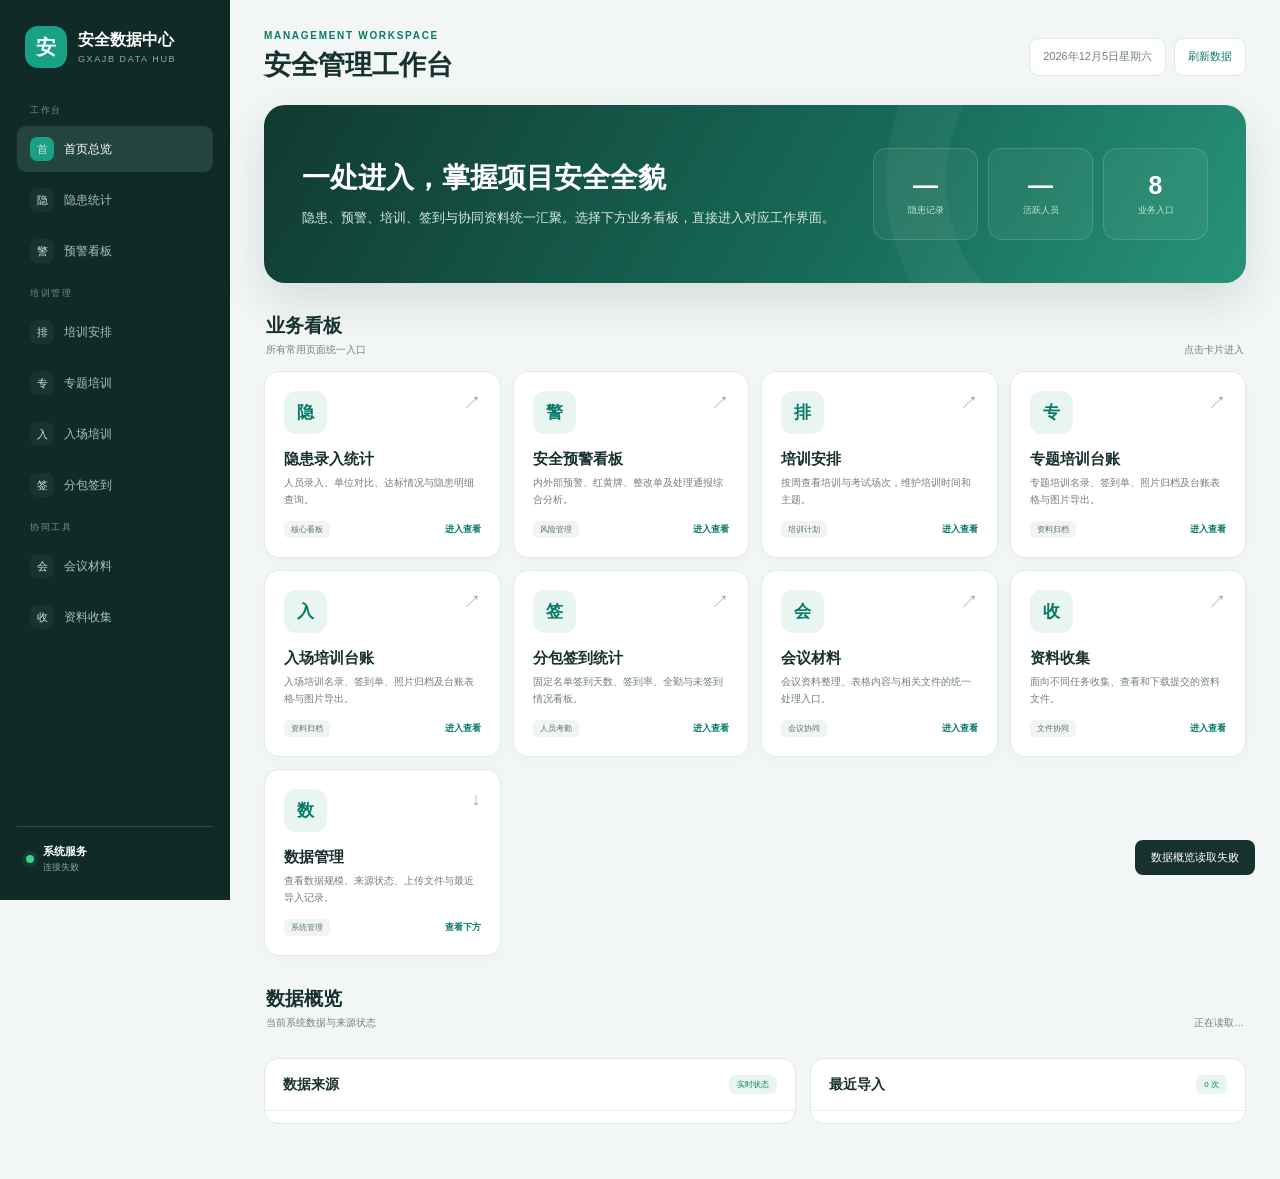
==== commit 6574f692: "培训台账新增入场培训分类，支持专题培训与入场培训双看板切换 - 数据库新增 category 字段，现有数据默认归类为「专题培训」 - 页面顶部新增分类标签页，可切换查看专题培训或入场培训记录 - 批" ====
--- a/public/admin/index.html
+++ b/public/admin/index.html
@@ -35,7 +35,8 @@
       <a class="nav-link" href="/alert"><span>警</span>预警看板</a>
       <div class="nav-label">培训管理</div>
       <a class="nav-link" href="/training"><span>排</span>培训安排</a>
-      <a class="nav-link" href="/training-ledger"><span>账</span>培训台账</a>
+      <a class="nav-link" href="/training-ledger"><span>专</span>专题培训</a>
+      <a class="nav-link" href="/training-ledger?category=入场培训"><span>入</span>入场培训</a>
       <a class="nav-link" href="/subcontractor-attendance"><span>签</span>分包签到</a>
       <div class="nav-label">协同工具</div>
       <a class="nav-link" href="/meeting"><span>会</span>会议材料</a>
@@ -52,7 +53,7 @@
 
     <section class="hero">
       <div><h2>一处进入，掌握项目安全全貌</h2><p>隐患、预警、培训、签到与协同资料统一汇聚。选择下方业务看板，直接进入对应工作界面。</p></div>
-      <div class="hero-metrics"><div><strong id="heroHazards">—</strong><span>隐患记录</span></div><div><strong id="heroPeople">—</strong><span>活跃人员</span></div><div><strong>7</strong><span>业务入口</span></div></div>
+      <div class="hero-metrics"><div><strong id="heroHazards">—</strong><span>隐患记录</span></div><div><strong id="heroPeople">—</strong><span>活跃人员</span></div><div><strong>8</strong><span>业务入口</span></div></div>
     </section>
 
     <div class="section-head"><div><h2>业务看板</h2><p>所有常用页面统一入口</p></div><span>点击卡片进入</span></div>
@@ -60,7 +61,8 @@
       <a class="app-card" href="/"><div class="app-top"><span class="app-icon">隐</span><span class="app-arrow">↗</span></div><h3>隐患录入统计</h3><p>人员录入、单位对比、达标情况与隐患明细查询。</p><div class="app-meta"><span>核心看板</span><b>进入查看</b></div></a>
       <a class="app-card" href="/alert"><div class="app-top"><span class="app-icon">警</span><span class="app-arrow">↗</span></div><h3>安全预警看板</h3><p>内外部预警、红黄牌、整改单及处理通报综合分析。</p><div class="app-meta"><span>风险管理</span><b>进入查看</b></div></a>
       <a class="app-card" href="/training"><div class="app-top"><span class="app-icon">排</span><span class="app-arrow">↗</span></div><h3>培训安排</h3><p>按周查看培训与考试场次，维护培训时间和主题。</p><div class="app-meta"><span>培训计划</span><b>进入查看</b></div></a>
-      <a class="app-card" href="/training-ledger"><div class="app-top"><span class="app-icon">账</span><span class="app-arrow">↗</span></div><h3>培训台账</h3><p>培训名录、签到单、照片归档及台账表格与图片导出。</p><div class="app-meta"><span>资料归档</span><b>进入查看</b></div></a>
+      <a class="app-card" href="/training-ledger"><div class="app-top"><span class="app-icon">专</span><span class="app-arrow">↗</span></div><h3>专题培训台账</h3><p>专题培训名录、签到单、照片归档及台账表格与图片导出。</p><div class="app-meta"><span>资料归档</span><b>进入查看</b></div></a>
+      <a class="app-card" href="/training-ledger?category=入场培训"><div class="app-top"><span class="app-icon">入</span><span class="app-arrow">↗</span></div><h3>入场培训台账</h3><p>入场培训名录、签到单、照片归档及台账表格与图片导出。</p><div class="app-meta"><span>资料归档</span><b>进入查看</b></div></a>
       <a class="app-card" href="/subcontractor-attendance"><div class="app-top"><span class="app-icon">签</span><span class="app-arrow">↗</span></div><h3>分包签到统计</h3><p>固定名单签到天数、签到率、全勤与未签到情况看板。</p><div class="app-meta"><span>人员考勤</span><b>进入查看</b></div></a>
       <a class="app-card" href="/meeting"><div class="app-top"><span class="app-icon">会</span><span class="app-arrow">↗</span></div><h3>会议材料</h3><p>会议资料整理、表格内容与相关文件的统一处理入口。</p><div class="app-meta"><span>会议协同</span><b>进入查看</b></div></a>
       <a class="app-card" href="/collection"><div class="app-top"><span class="app-icon">收</span><span class="app-arrow">↗</span></div><h3>资料收集</h3><p>面向不同任务收集、查看和下载提交的资料文件。</p><div class="app-meta"><span>文件协同</span><b>进入查看</b></div></a>
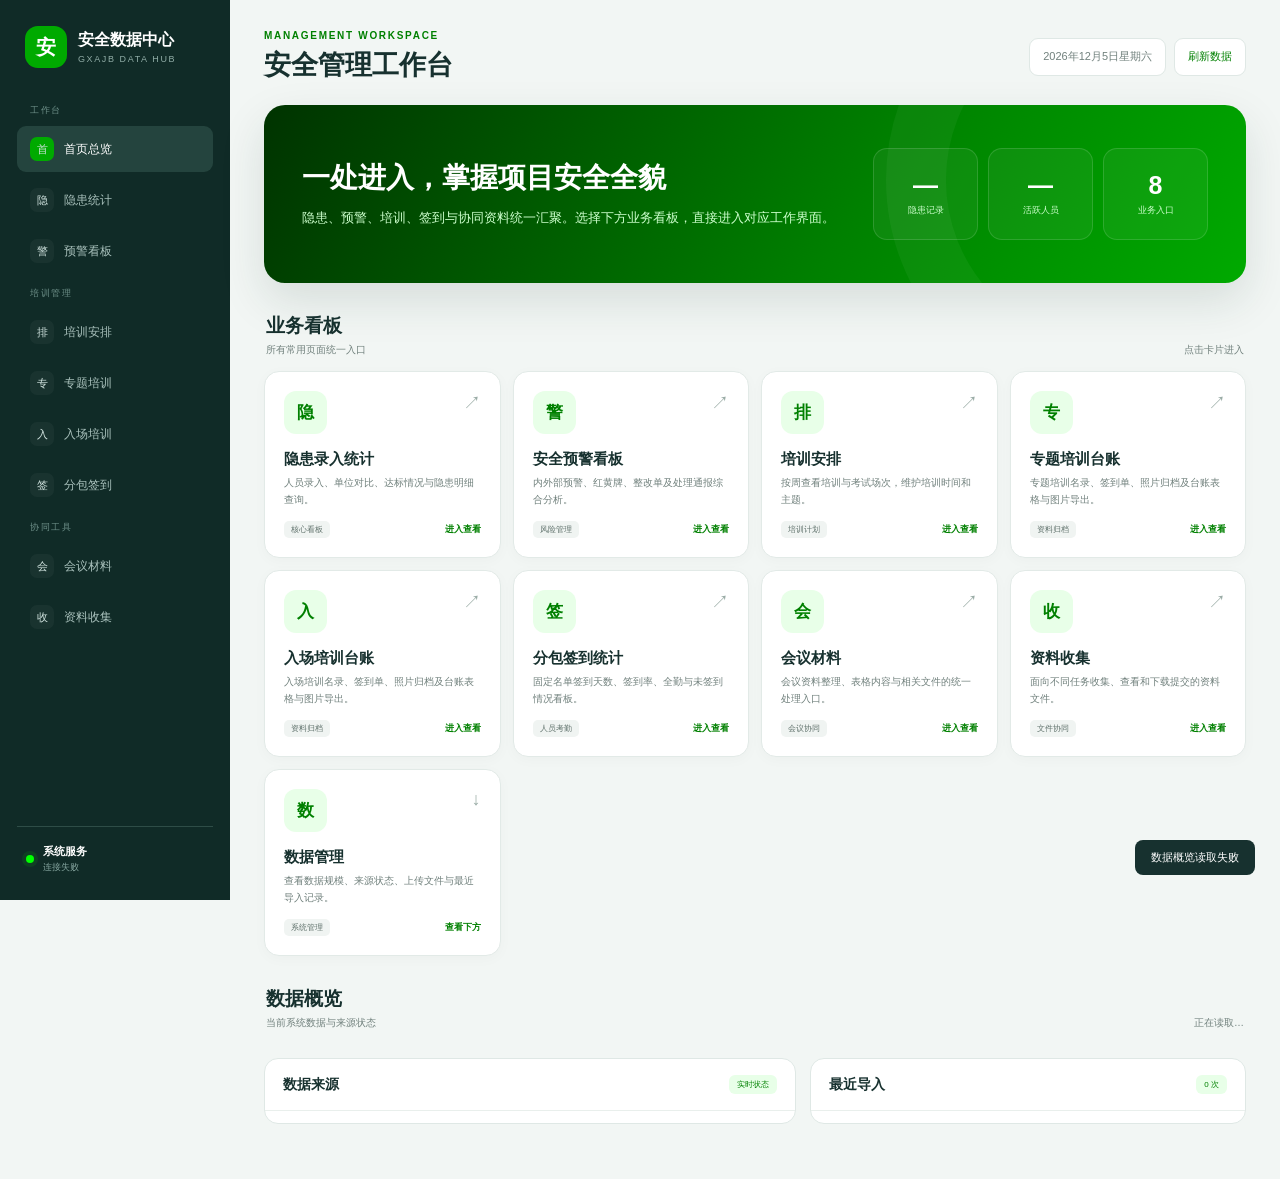
==== commit b889a458: "将红色和绿色统一为标准RGB颜色，班组/驻场代表导出图片拆分为独立板块 - 全局 red 统一为 #FF0000，green 统一为 #008000，同步更新浅色背景变体 - 覆盖所有 CSS 变量、" ====
--- a/public/admin/index.html
+++ b/public/admin/index.html
@@ -5,15 +5,15 @@
 <meta name="viewport" content="width=device-width,initial-scale=1">
 <title>安全管理数据中心</title>
 <style>
-:root{--nav:#102b27;--green:#087b68;--green2:#18a184;--mint:#e8f5f0;--ink:#17312f;--muted:#71817d;--line:#dfe8e5;--bg:#f2f6f4;--blue:#3979b8;--amber:#c58222}
+:root{--nav:#102b27;--green:#008000;--green2:#00AA00;--mint:#E8FFE8;--ink:#17312f;--muted:#71817d;--line:#dfe8e5;--bg:#f2f6f4;--blue:#3979b8;--amber:#c58222}
 *{box-sizing:border-box}body{margin:0;background:var(--bg);color:var(--ink);font-family:Inter,"Microsoft YaHei","PingFang SC",sans-serif}
 .shell{min-height:100vh;display:grid;grid-template-columns:230px 1fr}
 aside{position:sticky;top:0;height:100vh;display:flex;flex-direction:column;padding:26px 17px;background:var(--nav);color:#fff}
 .brand{display:flex;align-items:center;gap:11px;padding:0 8px 28px}.brand-mark{width:42px;height:42px;display:grid;place-items:center;border-radius:13px;background:var(--green2);font-weight:900;font-size:20px}.brand b,.brand small{display:block}.brand b{font-size:16px}.brand small{margin-top:3px;color:#90aca6;font-size:9px;letter-spacing:1.6px}
 nav{display:grid;gap:5px}.nav-label{padding:8px 13px 4px;color:#6f918a;font-size:9px;letter-spacing:1.5px}.nav-link{display:flex;align-items:center;gap:10px;padding:11px 13px;border-radius:9px;color:#a9c1bc;text-decoration:none;font-size:12px}.nav-link span{width:24px;height:24px;display:grid;place-items:center;border-radius:7px;background:#ffffff0a;color:#d2e4e0;font-size:11px}.nav-link:hover,.nav-link.active{background:#24443e;color:#fff}.nav-link.active span{background:var(--green2)}
-.side-foot{margin-top:auto;padding:17px 9px 0;border-top:1px solid #2e4d47}.status{display:flex;align-items:center;gap:9px}.status i{width:8px;height:8px;border-radius:50%;background:#37d58b;box-shadow:0 0 0 4px #37d58b18}.status b,.status small{display:block}.status b{font-size:11px}.status small{margin-top:2px;color:#83a39d;font-size:9px}
+.side-foot{margin-top:auto;padding:17px 9px 0;border-top:1px solid #2e4d47}.status{display:flex;align-items:center;gap:9px}.status i{width:8px;height:8px;border-radius:50%;background:#00FF00;box-shadow:0 0 0 4px #00FF0018}.status b,.status small{display:block}.status b{font-size:11px}.status small{margin-top:2px;color:#83a39d;font-size:9px}
 main{min-width:0;padding:30px 34px 55px}.top{display:flex;align-items:center;justify-content:space-between;margin-bottom:22px}.top p{margin:0 0 6px;color:var(--green);font-size:10px;font-weight:800;letter-spacing:1.7px}.top h1{margin:0;font-size:27px}.top-actions{display:flex;align-items:center;gap:8px}.date-pill,.refresh{height:38px;display:flex;align-items:center;padding:0 13px;border:1px solid var(--line);border-radius:9px;background:#fff;color:var(--muted);font-size:11px}.refresh{color:var(--green);cursor:pointer}
-.hero{min-height:178px;display:flex;align-items:center;justify-content:space-between;gap:30px;padding:32px 38px;border-radius:21px;background:linear-gradient(120deg,#113931,#176b57 60%,#279378);color:#fff;box-shadow:0 18px 45px #173b3220;overflow:hidden;position:relative}.hero:after{content:"";position:absolute;width:330px;height:330px;border:60px solid #ffffff0b;border-radius:50%;right:-90px;top:-150px}.hero h2{margin:0 0 10px;font-size:28px}.hero p{max-width:630px;margin:0;color:#d6eae3;font-size:13px;line-height:1.7}.hero-metrics{display:flex;gap:10px;position:relative;z-index:1}.hero-metrics div{width:105px;height:92px;display:grid;place-content:center;text-align:center;border:1px solid #ffffff23;border-radius:14px;background:#ffffff0d}.hero-metrics strong,.hero-metrics span{display:block}.hero-metrics strong{font-size:25px}.hero-metrics span{margin-top:4px;color:#c9e3db;font-size:9px}
+.hero{min-height:178px;display:flex;align-items:center;justify-content:space-between;gap:30px;padding:32px 38px;border-radius:21px;background:linear-gradient(120deg,#003300,#008000 60%,#00AA00);color:#fff;box-shadow:0 18px 45px #173b3220;overflow:hidden;position:relative}.hero:after{content:"";position:absolute;width:330px;height:330px;border:60px solid #ffffff0b;border-radius:50%;right:-90px;top:-150px}.hero h2{margin:0 0 10px;font-size:28px}.hero p{max-width:630px;margin:0;color:#CCFFCC;font-size:13px;line-height:1.7}.hero-metrics{display:flex;gap:10px;position:relative;z-index:1}.hero-metrics div{width:105px;height:92px;display:grid;place-content:center;text-align:center;border:1px solid #ffffff23;border-radius:14px;background:#ffffff0d}.hero-metrics strong,.hero-metrics span{display:block}.hero-metrics strong{font-size:25px}.hero-metrics span{margin-top:4px;color:#CCFFCC;font-size:9px}
 .section-head{display:flex;align-items:end;justify-content:space-between;margin:30px 2px 14px}.section-head h2{margin:0 0 4px;font-size:19px}.section-head p{margin:0;color:var(--muted);font-size:10px}.section-head span{color:var(--muted);font-size:10px}
 .app-grid{display:grid;grid-template-columns:repeat(4,minmax(0,1fr));gap:12px}.app-card{min-height:176px;display:flex;flex-direction:column;padding:19px;border:1px solid #e2eae7;border-radius:15px;background:#fff;color:var(--ink);text-decoration:none;box-shadow:0 3px 14px #17312f07;transition:.18s}.app-card:hover{transform:translateY(-3px);border-color:#a7cfc2;box-shadow:0 12px 28px #17312f12}.app-top{display:flex;align-items:start;justify-content:space-between}.app-icon{width:43px;height:43px;display:grid;place-items:center;border-radius:12px;background:var(--mint);color:var(--green);font-size:17px;font-weight:900}.app-arrow{color:#9aaca6;font-size:18px}.app-card h3{margin:16px 0 6px;font-size:15px}.app-card p{margin:0;color:var(--muted);font-size:10px;line-height:1.65}.app-meta{display:flex;align-items:center;justify-content:space-between;margin-top:auto;padding-top:13px}.app-meta span{padding:3px 7px;border-radius:5px;background:#f0f4f2;color:#5f716b;font-size:8px}.app-meta b{color:var(--green);font-size:9px}
 .overview{display:grid;grid-template-columns:repeat(4,1fr);gap:11px;margin-bottom:14px}.overview article{padding:17px 18px;border:1px solid var(--line);border-radius:13px;background:#fff}.overview small{display:block;color:var(--muted);font-size:10px}.overview strong{display:block;margin:6px 0 3px;font-size:25px}.overview em{display:block;overflow:hidden;text-overflow:ellipsis;white-space:nowrap;color:#8a9894;font-size:9px;font-style:normal}
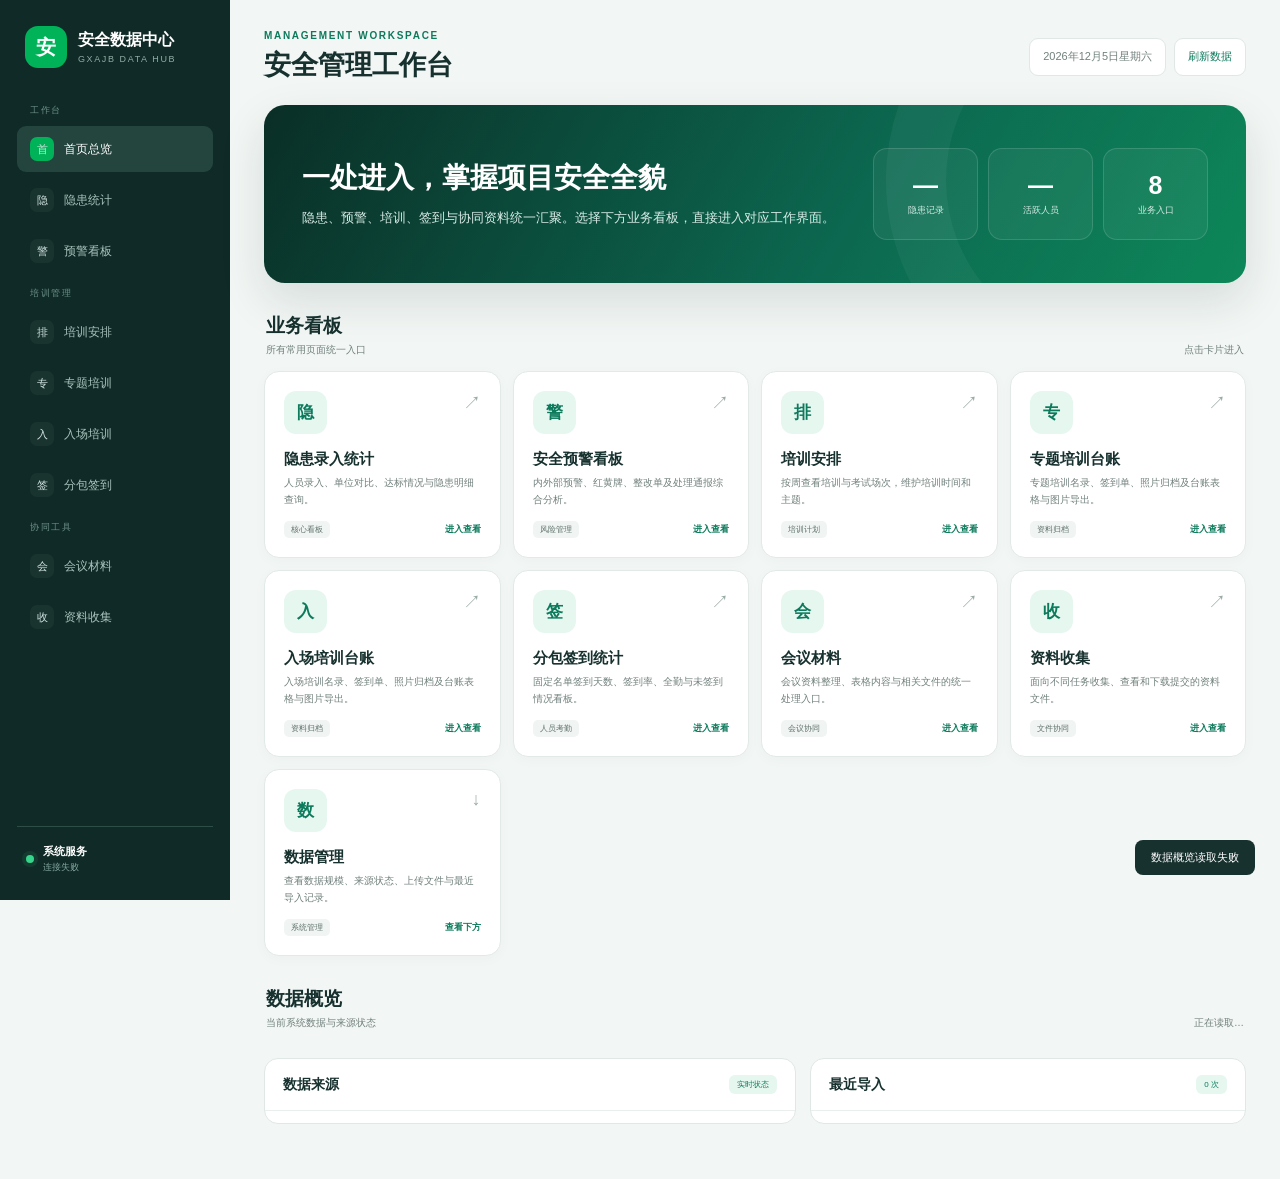
==== commit 6d999902: "优化各页面配色方案，统一为更深更专业的颜色体系 - 隐患达标标定更换为深翡翠绿 #0c6b4f / 深沉红 #d63031，降低亮度更醒目 - 预警/会议/签到/培训/管理各页面各自使用适配的绿色调，" ====
--- a/public/admin/index.html
+++ b/public/admin/index.html
@@ -5,15 +5,15 @@
 <meta name="viewport" content="width=device-width,initial-scale=1">
 <title>安全管理数据中心</title>
 <style>
-:root{--nav:#102b27;--green:#008000;--green2:#00AA00;--mint:#E8FFE8;--ink:#17312f;--muted:#71817d;--line:#dfe8e5;--bg:#f2f6f4;--blue:#3979b8;--amber:#c58222}
+:root{--nav:#102b27;--green:#0d7a5c;--green2:#00b359;--mint:#e6f7f0;--ink:#17312f;--muted:#71817d;--line:#dfe8e5;--bg:#f2f6f4;--blue:#3979b8;--amber:#c58222}
 *{box-sizing:border-box}body{margin:0;background:var(--bg);color:var(--ink);font-family:Inter,"Microsoft YaHei","PingFang SC",sans-serif}
 .shell{min-height:100vh;display:grid;grid-template-columns:230px 1fr}
 aside{position:sticky;top:0;height:100vh;display:flex;flex-direction:column;padding:26px 17px;background:var(--nav);color:#fff}
 .brand{display:flex;align-items:center;gap:11px;padding:0 8px 28px}.brand-mark{width:42px;height:42px;display:grid;place-items:center;border-radius:13px;background:var(--green2);font-weight:900;font-size:20px}.brand b,.brand small{display:block}.brand b{font-size:16px}.brand small{margin-top:3px;color:#90aca6;font-size:9px;letter-spacing:1.6px}
 nav{display:grid;gap:5px}.nav-label{padding:8px 13px 4px;color:#6f918a;font-size:9px;letter-spacing:1.5px}.nav-link{display:flex;align-items:center;gap:10px;padding:11px 13px;border-radius:9px;color:#a9c1bc;text-decoration:none;font-size:12px}.nav-link span{width:24px;height:24px;display:grid;place-items:center;border-radius:7px;background:#ffffff0a;color:#d2e4e0;font-size:11px}.nav-link:hover,.nav-link.active{background:#24443e;color:#fff}.nav-link.active span{background:var(--green2)}
-.side-foot{margin-top:auto;padding:17px 9px 0;border-top:1px solid #2e4d47}.status{display:flex;align-items:center;gap:9px}.status i{width:8px;height:8px;border-radius:50%;background:#00FF00;box-shadow:0 0 0 4px #00FF0018}.status b,.status small{display:block}.status b{font-size:11px}.status small{margin-top:2px;color:#83a39d;font-size:9px}
+.side-foot{margin-top:auto;padding:17px 9px 0;border-top:1px solid #2e4d47}.status{display:flex;align-items:center;gap:9px}.status i{width:8px;height:8px;border-radius:50%;background:#37d58b;box-shadow:0 0 0 4px #37d58b18}.status b,.status small{display:block}.status b{font-size:11px}.status small{margin-top:2px;color:#83a39d;font-size:9px}
 main{min-width:0;padding:30px 34px 55px}.top{display:flex;align-items:center;justify-content:space-between;margin-bottom:22px}.top p{margin:0 0 6px;color:var(--green);font-size:10px;font-weight:800;letter-spacing:1.7px}.top h1{margin:0;font-size:27px}.top-actions{display:flex;align-items:center;gap:8px}.date-pill,.refresh{height:38px;display:flex;align-items:center;padding:0 13px;border:1px solid var(--line);border-radius:9px;background:#fff;color:var(--muted);font-size:11px}.refresh{color:var(--green);cursor:pointer}
-.hero{min-height:178px;display:flex;align-items:center;justify-content:space-between;gap:30px;padding:32px 38px;border-radius:21px;background:linear-gradient(120deg,#003300,#008000 60%,#00AA00);color:#fff;box-shadow:0 18px 45px #173b3220;overflow:hidden;position:relative}.hero:after{content:"";position:absolute;width:330px;height:330px;border:60px solid #ffffff0b;border-radius:50%;right:-90px;top:-150px}.hero h2{margin:0 0 10px;font-size:28px}.hero p{max-width:630px;margin:0;color:#CCFFCC;font-size:13px;line-height:1.7}.hero-metrics{display:flex;gap:10px;position:relative;z-index:1}.hero-metrics div{width:105px;height:92px;display:grid;place-content:center;text-align:center;border:1px solid #ffffff23;border-radius:14px;background:#ffffff0d}.hero-metrics strong,.hero-metrics span{display:block}.hero-metrics strong{font-size:25px}.hero-metrics span{margin-top:4px;color:#CCFFCC;font-size:9px}
+.hero{min-height:178px;display:flex;align-items:center;justify-content:space-between;gap:30px;padding:32px 38px;border-radius:21px;background:linear-gradient(120deg,#0a2e26,#0c6850 60%,#0d8759);color:#fff;box-shadow:0 18px 45px #173b3220;overflow:hidden;position:relative}.hero:after{content:"";position:absolute;width:330px;height:330px;border:60px solid #ffffff0b;border-radius:50%;right:-90px;top:-150px}.hero h2{margin:0 0 10px;font-size:28px}.hero p{max-width:630px;margin:0;color:#d8ebe5;font-size:13px;line-height:1.7}.hero-metrics{display:flex;gap:10px;position:relative;z-index:1}.hero-metrics div{width:105px;height:92px;display:grid;place-content:center;text-align:center;border:1px solid #ffffff23;border-radius:14px;background:#ffffff0d}.hero-metrics strong,.hero-metrics span{display:block}.hero-metrics strong{font-size:25px}.hero-metrics span{margin-top:4px;color:#d8ebe5;font-size:9px}
 .section-head{display:flex;align-items:end;justify-content:space-between;margin:30px 2px 14px}.section-head h2{margin:0 0 4px;font-size:19px}.section-head p{margin:0;color:var(--muted);font-size:10px}.section-head span{color:var(--muted);font-size:10px}
 .app-grid{display:grid;grid-template-columns:repeat(4,minmax(0,1fr));gap:12px}.app-card{min-height:176px;display:flex;flex-direction:column;padding:19px;border:1px solid #e2eae7;border-radius:15px;background:#fff;color:var(--ink);text-decoration:none;box-shadow:0 3px 14px #17312f07;transition:.18s}.app-card:hover{transform:translateY(-3px);border-color:#a7cfc2;box-shadow:0 12px 28px #17312f12}.app-top{display:flex;align-items:start;justify-content:space-between}.app-icon{width:43px;height:43px;display:grid;place-items:center;border-radius:12px;background:var(--mint);color:var(--green);font-size:17px;font-weight:900}.app-arrow{color:#9aaca6;font-size:18px}.app-card h3{margin:16px 0 6px;font-size:15px}.app-card p{margin:0;color:var(--muted);font-size:10px;line-height:1.65}.app-meta{display:flex;align-items:center;justify-content:space-between;margin-top:auto;padding-top:13px}.app-meta span{padding:3px 7px;border-radius:5px;background:#f0f4f2;color:#5f716b;font-size:8px}.app-meta b{color:var(--green);font-size:9px}
 .overview{display:grid;grid-template-columns:repeat(4,1fr);gap:11px;margin-bottom:14px}.overview article{padding:17px 18px;border:1px solid var(--line);border-radius:13px;background:#fff}.overview small{display:block;color:var(--muted);font-size:10px}.overview strong{display:block;margin:6px 0 3px;font-size:25px}.overview em{display:block;overflow:hidden;text-overflow:ellipsis;white-space:nowrap;color:#8a9894;font-size:9px;font-style:normal}
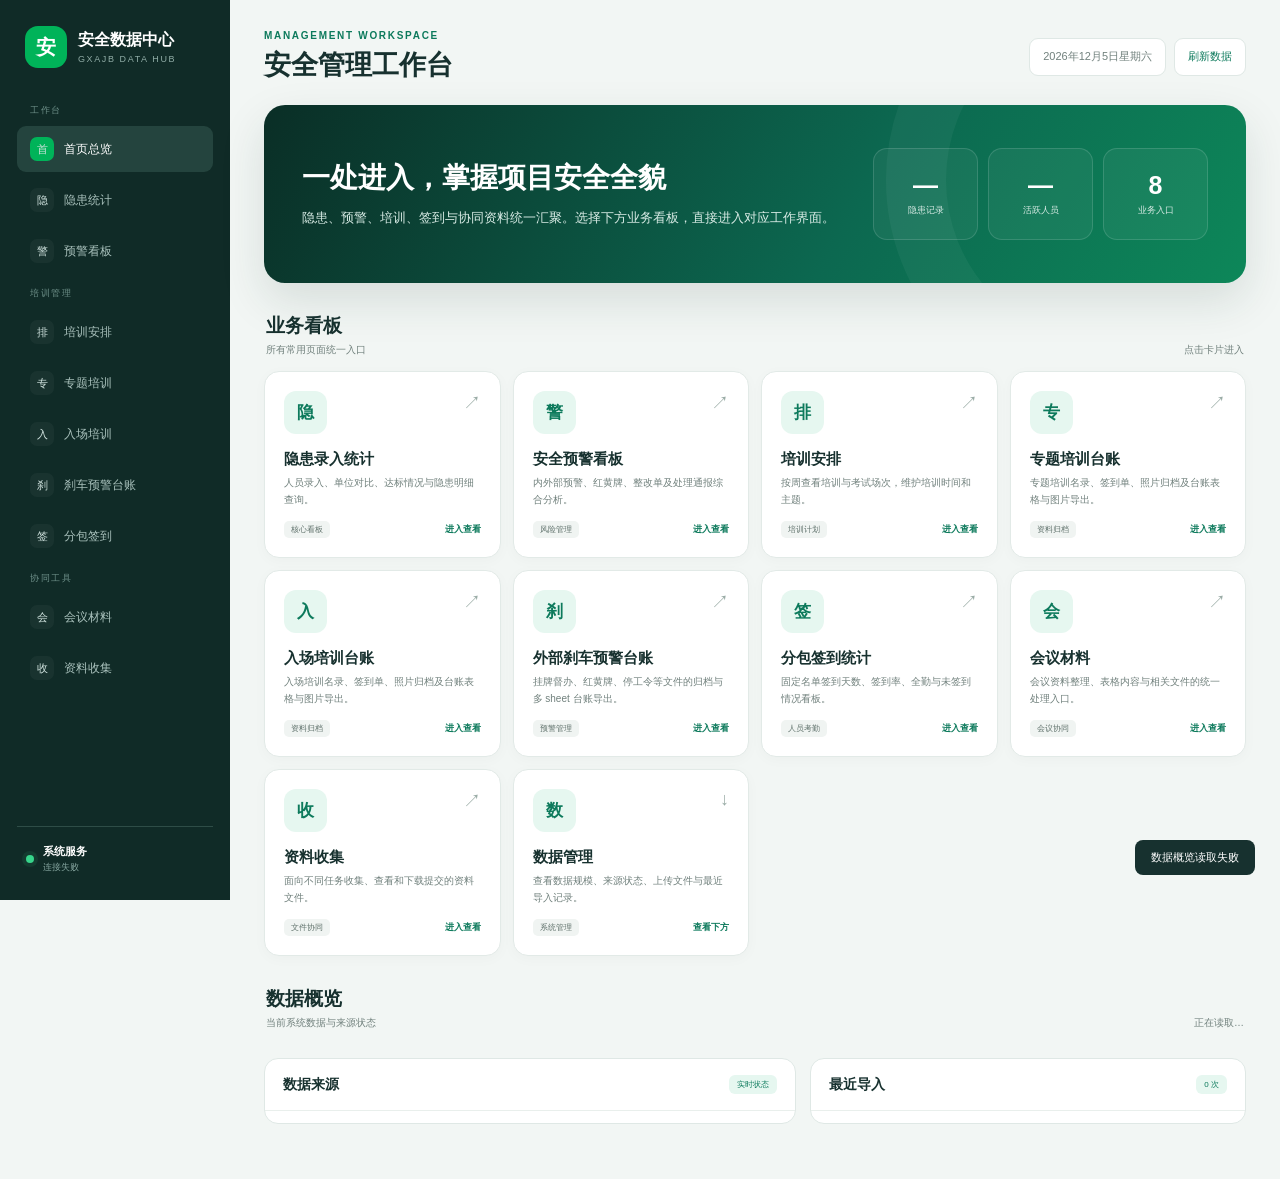
==== commit b2050a07: "新增外部刹车预警台账页面，支持DOCX/PDF/图片上传和多sheet台账导出 基于培训台账模式新增 /brake-ledger 页面： - 7个分类模块对应刹车预警Excel的sheet（挂牌督办、" ====
--- a/public/admin/index.html
+++ b/public/admin/index.html
@@ -37,6 +37,7 @@
       <a class="nav-link" href="/training"><span>排</span>培训安排</a>
       <a class="nav-link" href="/training-ledger"><span>专</span>专题培训</a>
       <a class="nav-link" href="/training-ledger?category=入场培训"><span>入</span>入场培训</a>
+      <a class="nav-link" href="/brake-ledger"><span>刹</span>刹车预警台账</a>
       <a class="nav-link" href="/subcontractor-attendance"><span>签</span>分包签到</a>
       <div class="nav-label">协同工具</div>
       <a class="nav-link" href="/meeting"><span>会</span>会议材料</a>
@@ -63,6 +64,7 @@
       <a class="app-card" href="/training"><div class="app-top"><span class="app-icon">排</span><span class="app-arrow">↗</span></div><h3>培训安排</h3><p>按周查看培训与考试场次，维护培训时间和主题。</p><div class="app-meta"><span>培训计划</span><b>进入查看</b></div></a>
       <a class="app-card" href="/training-ledger"><div class="app-top"><span class="app-icon">专</span><span class="app-arrow">↗</span></div><h3>专题培训台账</h3><p>专题培训名录、签到单、照片归档及台账表格与图片导出。</p><div class="app-meta"><span>资料归档</span><b>进入查看</b></div></a>
       <a class="app-card" href="/training-ledger?category=入场培训"><div class="app-top"><span class="app-icon">入</span><span class="app-arrow">↗</span></div><h3>入场培训台账</h3><p>入场培训名录、签到单、照片归档及台账表格与图片导出。</p><div class="app-meta"><span>资料归档</span><b>进入查看</b></div></a>
+      <a class="app-card" href="/brake-ledger"><div class="app-top"><span class="app-icon">刹</span><span class="app-arrow">↗</span></div><h3>外部刹车预警台账</h3><p>挂牌督办、红黄牌、停工令等文件的归档与多 sheet 台账导出。</p><div class="app-meta"><span>预警管理</span><b>进入查看</b></div></a>
       <a class="app-card" href="/subcontractor-attendance"><div class="app-top"><span class="app-icon">签</span><span class="app-arrow">↗</span></div><h3>分包签到统计</h3><p>固定名单签到天数、签到率、全勤与未签到情况看板。</p><div class="app-meta"><span>人员考勤</span><b>进入查看</b></div></a>
       <a class="app-card" href="/meeting"><div class="app-top"><span class="app-icon">会</span><span class="app-arrow">↗</span></div><h3>会议材料</h3><p>会议资料整理、表格内容与相关文件的统一处理入口。</p><div class="app-meta"><span>会议协同</span><b>进入查看</b></div></a>
       <a class="app-card" href="/collection"><div class="app-top"><span class="app-icon">收</span><span class="app-arrow">↗</span></div><h3>资料收集</h3><p>面向不同任务收集、查看和下载提交的资料文件。</p><div class="app-meta"><span>文件协同</span><b>进入查看</b></div></a>
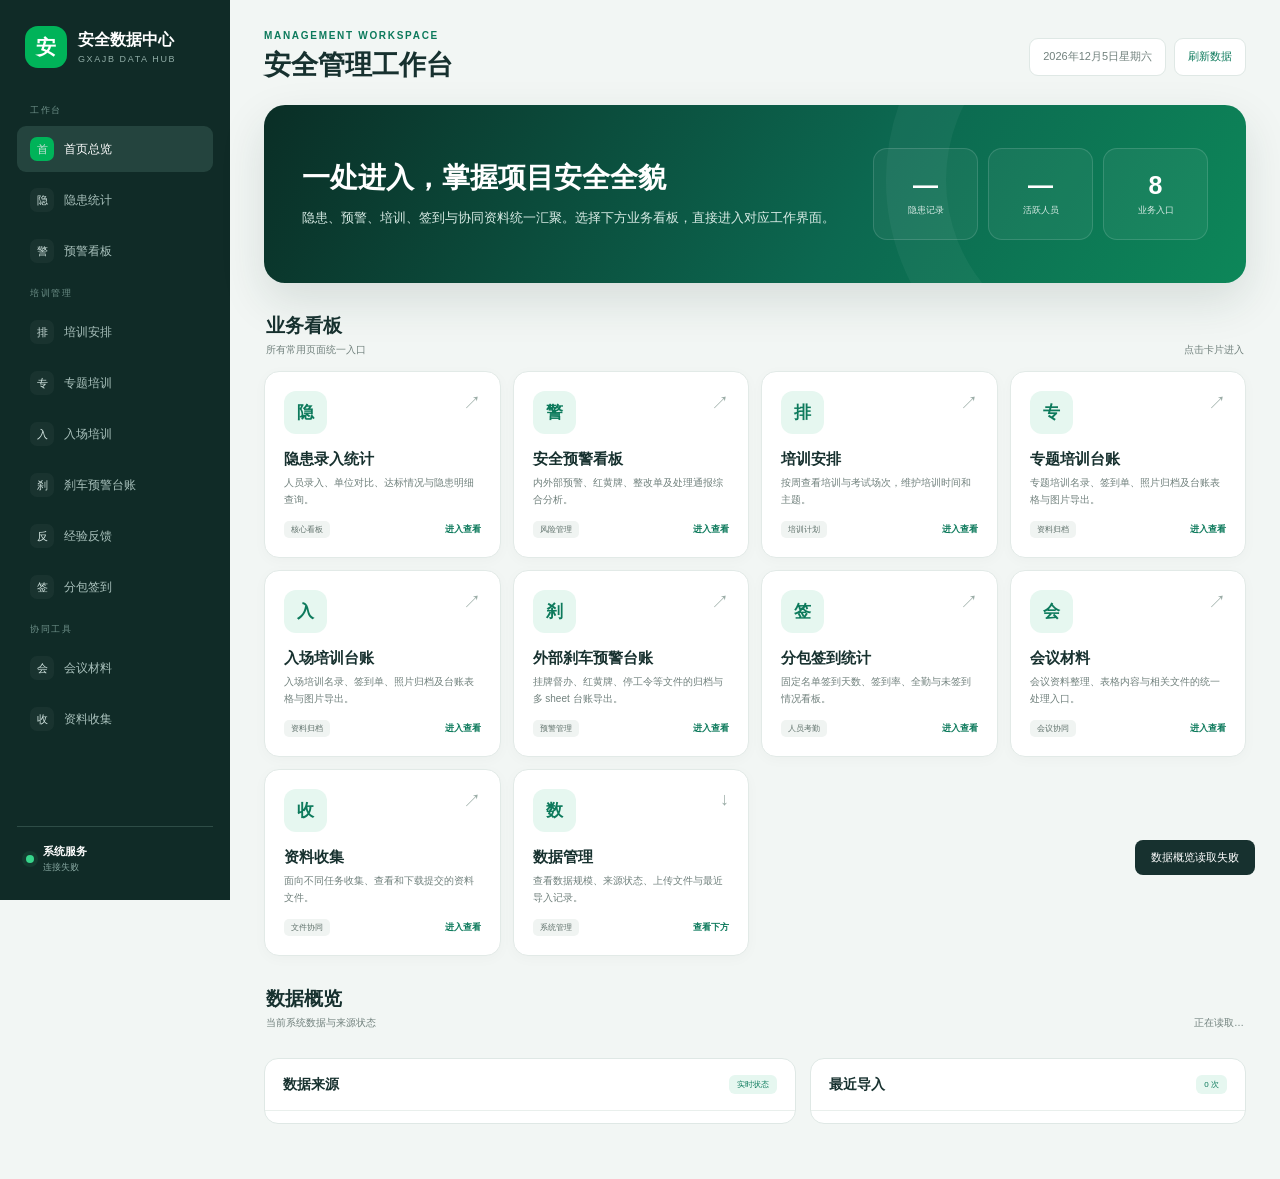
==== commit a49fb690: "新增经验反馈看板 /feedback-ledger 记录安全事件经验教训（事件名+日期+事件内容），支持 PDF/DOCX/图片上传，DOCX内容预览可复制，分类模块可管理。  Co-Authored" ====
--- a/public/admin/index.html
+++ b/public/admin/index.html
@@ -38,6 +38,7 @@
       <a class="nav-link" href="/training-ledger"><span>专</span>专题培训</a>
       <a class="nav-link" href="/training-ledger?category=入场培训"><span>入</span>入场培训</a>
       <a class="nav-link" href="/brake-ledger"><span>刹</span>刹车预警台账</a>
+      <a class="nav-link" href="/feedback-ledger"><span>反</span>经验反馈</a>
       <a class="nav-link" href="/subcontractor-attendance"><span>签</span>分包签到</a>
       <div class="nav-label">协同工具</div>
       <a class="nav-link" href="/meeting"><span>会</span>会议材料</a>
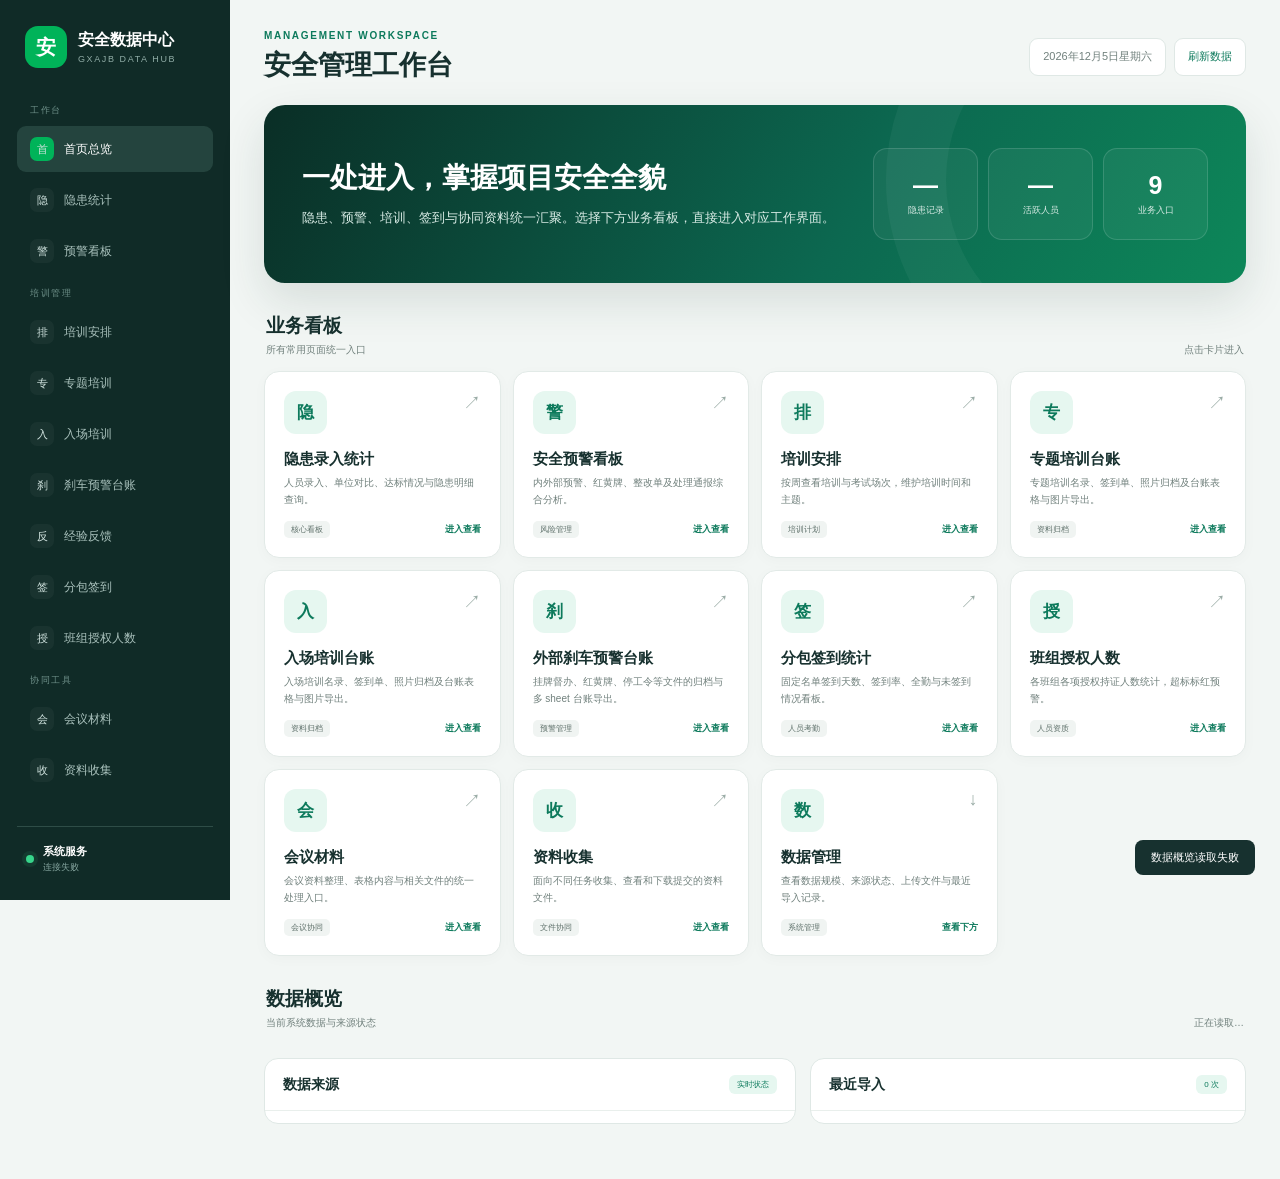
==== commit 3b577e1f: "feat: 新增班组授权人数模块，按班组统计各项授权持证人数 - 导入授权列表文件，按班组和授权名称去重计数 - 默认 >15 人标红，铆工/钢筋班的司索/角磨机/千斤顶 >25 人标红 - 支持重新" ====
--- a/public/admin/index.html
+++ b/public/admin/index.html
@@ -40,6 +40,7 @@
       <a class="nav-link" href="/brake-ledger"><span>刹</span>刹车预警台账</a>
       <a class="nav-link" href="/feedback-ledger"><span>反</span>经验反馈</a>
       <a class="nav-link" href="/subcontractor-attendance"><span>签</span>分包签到</a>
+      <a class="nav-link" href="/team-auth"><span>授</span>班组授权人数</a>
       <div class="nav-label">协同工具</div>
       <a class="nav-link" href="/meeting"><span>会</span>会议材料</a>
       <a class="nav-link" href="/collection"><span>收</span>资料收集</a>
@@ -55,7 +56,7 @@
 
     <section class="hero">
       <div><h2>一处进入，掌握项目安全全貌</h2><p>隐患、预警、培训、签到与协同资料统一汇聚。选择下方业务看板，直接进入对应工作界面。</p></div>
-      <div class="hero-metrics"><div><strong id="heroHazards">—</strong><span>隐患记录</span></div><div><strong id="heroPeople">—</strong><span>活跃人员</span></div><div><strong>8</strong><span>业务入口</span></div></div>
+      <div class="hero-metrics"><div><strong id="heroHazards">—</strong><span>隐患记录</span></div><div><strong id="heroPeople">—</strong><span>活跃人员</span></div><div><strong>9</strong><span>业务入口</span></div></div>
     </section>
 
     <div class="section-head"><div><h2>业务看板</h2><p>所有常用页面统一入口</p></div><span>点击卡片进入</span></div>
@@ -67,6 +68,7 @@
       <a class="app-card" href="/training-ledger?category=入场培训"><div class="app-top"><span class="app-icon">入</span><span class="app-arrow">↗</span></div><h3>入场培训台账</h3><p>入场培训名录、签到单、照片归档及台账表格与图片导出。</p><div class="app-meta"><span>资料归档</span><b>进入查看</b></div></a>
       <a class="app-card" href="/brake-ledger"><div class="app-top"><span class="app-icon">刹</span><span class="app-arrow">↗</span></div><h3>外部刹车预警台账</h3><p>挂牌督办、红黄牌、停工令等文件的归档与多 sheet 台账导出。</p><div class="app-meta"><span>预警管理</span><b>进入查看</b></div></a>
       <a class="app-card" href="/subcontractor-attendance"><div class="app-top"><span class="app-icon">签</span><span class="app-arrow">↗</span></div><h3>分包签到统计</h3><p>固定名单签到天数、签到率、全勤与未签到情况看板。</p><div class="app-meta"><span>人员考勤</span><b>进入查看</b></div></a>
+      <a class="app-card" href="/team-auth"><div class="app-top"><span class="app-icon">授</span><span class="app-arrow">↗</span></div><h3>班组授权人数</h3><p>各班组各项授权持证人数统计，超标标红预警。</p><div class="app-meta"><span>人员资质</span><b>进入查看</b></div></a>
       <a class="app-card" href="/meeting"><div class="app-top"><span class="app-icon">会</span><span class="app-arrow">↗</span></div><h3>会议材料</h3><p>会议资料整理、表格内容与相关文件的统一处理入口。</p><div class="app-meta"><span>会议协同</span><b>进入查看</b></div></a>
       <a class="app-card" href="/collection"><div class="app-top"><span class="app-icon">收</span><span class="app-arrow">↗</span></div><h3>资料收集</h3><p>面向不同任务收集、查看和下载提交的资料文件。</p><div class="app-meta"><span>文件协同</span><b>进入查看</b></div></a>
       <a class="app-card" href="#dataOverview"><div class="app-top"><span class="app-icon">数</span><span class="app-arrow">↓</span></div><h3>数据管理</h3><p>查看数据规模、来源状态、上传文件与最近导入记录。</p><div class="app-meta"><span>系统管理</span><b>查看下方</b></div></a>
